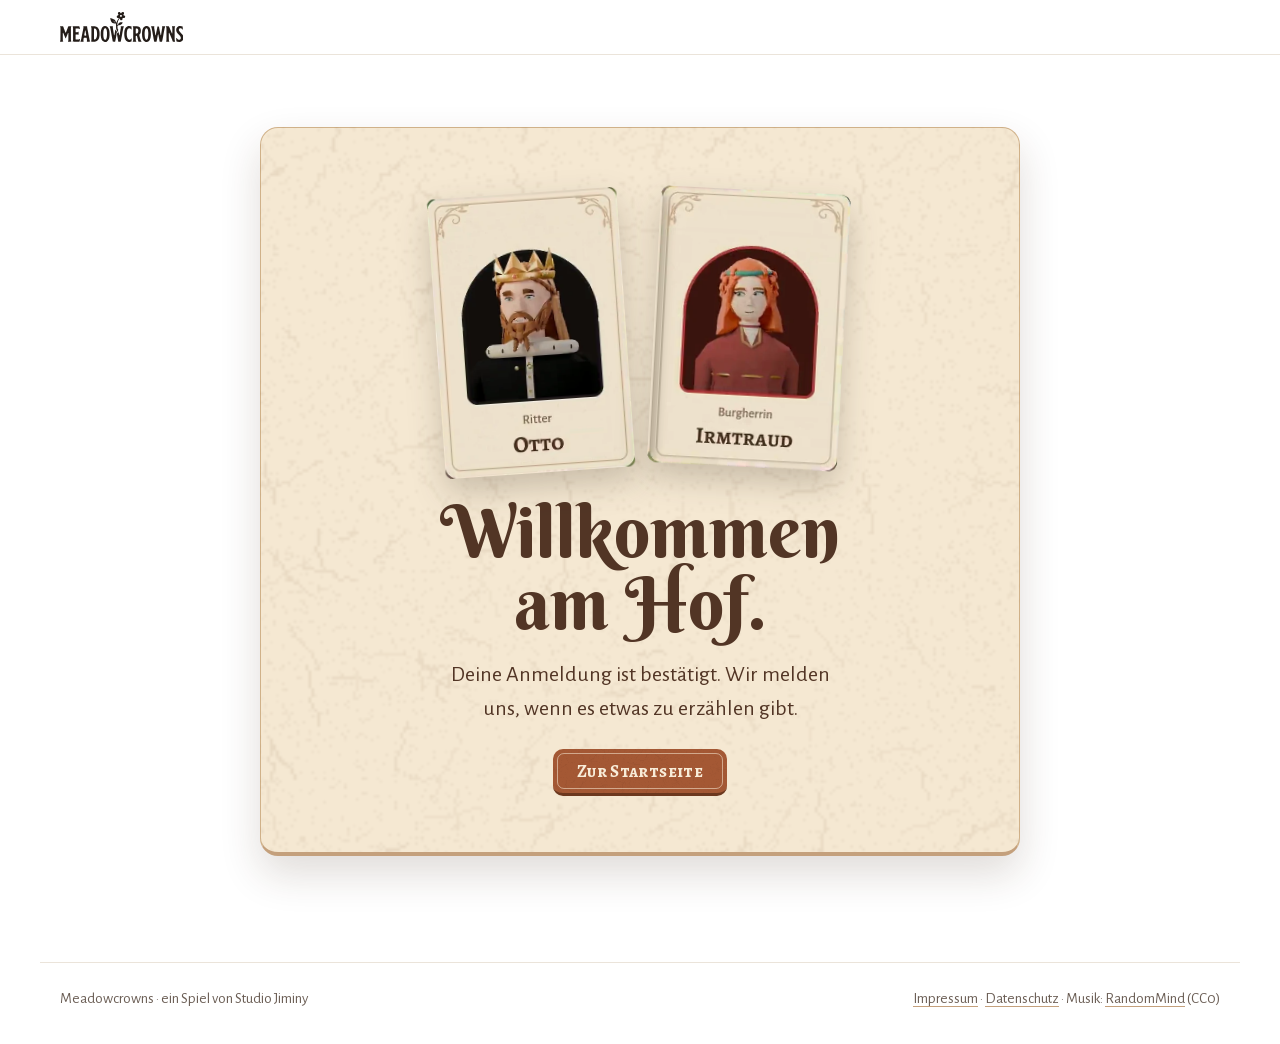
==== danke.html @ d011d5d5 "Newsletter-Anmeldung (Brevo, DE und EN) aktiv: eigenes Feld mit Honigtopf, Danke-Seiten danke.html u" ====
<!doctype html>
<html lang="de">
<head>
<meta charset="utf-8">
<meta name="viewport" content="width=device-width,initial-scale=1">
<meta name="color-scheme" content="light">
<meta name="theme-color" content="#ffffff">
<meta name="robots" content="noindex, nofollow">
<title>Willkommen am Hof. – Meadowcrowns</title>
<link rel="icon" href="favicon.svg" type="image/svg+xml">
<style>
@font-face {
  font-family: 'Alegreya';
  font-style: italic;
  font-weight: 400;
  font-display: swap;
  src: url(fonts/alegreya-italic-400-latin-ext.woff2) format('woff2');
  unicode-range: U+0100-02BA, U+02BD-02C5, U+02C7-02CC, U+02CE-02D7, U+02DD-02FF, U+0304, U+0308, U+0329, U+1D00-1DBF, U+1E00-1E9F, U+1EF2-1EFF, U+2020, U+20A0-20AB, U+20AD-20C4, U+2113, U+2C60-2C7F, U+A720-A7FF;
}
@font-face {
  font-family: 'Alegreya';
  font-style: italic;
  font-weight: 400;
  font-display: swap;
  src: url(fonts/alegreya-italic-400-latin.woff2) format('woff2');
  unicode-range: U+0000-00FF, U+0131, U+0152-0153, U+02BB-02BC, U+02C6, U+02DA, U+02DC, U+0304, U+0308, U+0329, U+2000-206F, U+20AC, U+2122, U+2191, U+2193, U+2212, U+2215, U+FEFF, U+FFFD;
}
@font-face {
  font-family: 'Alegreya SC';
  font-style: normal;
  font-weight: 700;
  font-display: swap;
  src: url(fonts/alegreya-sc-normal-700-latin-ext.woff2) format('woff2');
  unicode-range: U+0100-02BA, U+02BD-02C5, U+02C7-02CC, U+02CE-02D7, U+02DD-02FF, U+0304, U+0308, U+0329, U+1D00-1DBF, U+1E00-1E9F, U+1EF2-1EFF, U+2020, U+20A0-20AB, U+20AD-20C4, U+2113, U+2C60-2C7F, U+A720-A7FF;
}
@font-face {
  font-family: 'Alegreya SC';
  font-style: normal;
  font-weight: 700;
  font-display: swap;
  src: url(fonts/alegreya-sc-normal-700-latin.woff2) format('woff2');
  unicode-range: U+0000-00FF, U+0131, U+0152-0153, U+02BB-02BC, U+02C6, U+02DA, U+02DC, U+0304, U+0308, U+0329, U+2000-206F, U+20AC, U+2122, U+2191, U+2193, U+2212, U+2215, U+FEFF, U+FFFD;
}
@font-face {
  font-family: 'Alegreya SC';
  font-style: normal;
  font-weight: 800;
  font-display: swap;
  src: url(fonts/alegreya-sc-normal-800-latin-ext.woff2) format('woff2');
  unicode-range: U+0100-02BA, U+02BD-02C5, U+02C7-02CC, U+02CE-02D7, U+02DD-02FF, U+0304, U+0308, U+0329, U+1D00-1DBF, U+1E00-1E9F, U+1EF2-1EFF, U+2020, U+20A0-20AB, U+20AD-20C4, U+2113, U+2C60-2C7F, U+A720-A7FF;
}
@font-face {
  font-family: 'Alegreya SC';
  font-style: normal;
  font-weight: 800;
  font-display: swap;
  src: url(fonts/alegreya-sc-normal-800-latin.woff2) format('woff2');
  unicode-range: U+0000-00FF, U+0131, U+0152-0153, U+02BB-02BC, U+02C6, U+02DA, U+02DC, U+0304, U+0308, U+0329, U+2000-206F, U+20AC, U+2122, U+2191, U+2193, U+2212, U+2215, U+FEFF, U+FFFD;
}
@font-face {
  font-family: 'Alegreya Sans';
  font-style: italic;
  font-weight: 400;
  font-display: swap;
  src: url(fonts/alegreya-sans-italic-400-latin-ext.woff2) format('woff2');
  unicode-range: U+0100-02BA, U+02BD-02C5, U+02C7-02CC, U+02CE-02D7, U+02DD-02FF, U+0304, U+0308, U+0329, U+1D00-1DBF, U+1E00-1E9F, U+1EF2-1EFF, U+2020, U+20A0-20AB, U+20AD-20C4, U+2113, U+2C60-2C7F, U+A720-A7FF;
}
@font-face {
  font-family: 'Alegreya Sans';
  font-style: italic;
  font-weight: 400;
  font-display: swap;
  src: url(fonts/alegreya-sans-italic-400-latin.woff2) format('woff2');
  unicode-range: U+0000-00FF, U+0131, U+0152-0153, U+02BB-02BC, U+02C6, U+02DA, U+02DC, U+0304, U+0308, U+0329, U+2000-206F, U+20AC, U+2122, U+2191, U+2193, U+2212, U+2215, U+FEFF, U+FFFD;
}
@font-face {
  font-family: 'Alegreya Sans';
  font-style: normal;
  font-weight: 400;
  font-display: swap;
  src: url(fonts/alegreya-sans-normal-400-latin-ext.woff2) format('woff2');
  unicode-range: U+0100-02BA, U+02BD-02C5, U+02C7-02CC, U+02CE-02D7, U+02DD-02FF, U+0304, U+0308, U+0329, U+1D00-1DBF, U+1E00-1E9F, U+1EF2-1EFF, U+2020, U+20A0-20AB, U+20AD-20C4, U+2113, U+2C60-2C7F, U+A720-A7FF;
}
@font-face {
  font-family: 'Alegreya Sans';
  font-style: normal;
  font-weight: 400;
  font-display: swap;
  src: url(fonts/alegreya-sans-normal-400-latin.woff2) format('woff2');
  unicode-range: U+0000-00FF, U+0131, U+0152-0153, U+02BB-02BC, U+02C6, U+02DA, U+02DC, U+0304, U+0308, U+0329, U+2000-206F, U+20AC, U+2122, U+2191, U+2193, U+2212, U+2215, U+FEFF, U+FFFD;
}
@font-face {
  font-family: 'Alegreya Sans';
  font-style: normal;
  font-weight: 500;
  font-display: swap;
  src: url(fonts/alegreya-sans-normal-500-latin-ext.woff2) format('woff2');
  unicode-range: U+0100-02BA, U+02BD-02C5, U+02C7-02CC, U+02CE-02D7, U+02DD-02FF, U+0304, U+0308, U+0329, U+1D00-1DBF, U+1E00-1E9F, U+1EF2-1EFF, U+2020, U+20A0-20AB, U+20AD-20C4, U+2113, U+2C60-2C7F, U+A720-A7FF;
}
@font-face {
  font-family: 'Alegreya Sans';
  font-style: normal;
  font-weight: 500;
  font-display: swap;
  src: url(fonts/alegreya-sans-normal-500-latin.woff2) format('woff2');
  unicode-range: U+0000-00FF, U+0131, U+0152-0153, U+02BB-02BC, U+02C6, U+02DA, U+02DC, U+0304, U+0308, U+0329, U+2000-206F, U+20AC, U+2122, U+2191, U+2193, U+2212, U+2215, U+FEFF, U+FFFD;
}
@font-face {
  font-family: 'Alegreya Sans';
  font-style: normal;
  font-weight: 700;
  font-display: swap;
  src: url(fonts/alegreya-sans-normal-700-latin-ext.woff2) format('woff2');
  unicode-range: U+0100-02BA, U+02BD-02C5, U+02C7-02CC, U+02CE-02D7, U+02DD-02FF, U+0304, U+0308, U+0329, U+1D00-1DBF, U+1E00-1E9F, U+1EF2-1EFF, U+2020, U+20A0-20AB, U+20AD-20C4, U+2113, U+2C60-2C7F, U+A720-A7FF;
}
@font-face {
  font-family: 'Alegreya Sans';
  font-style: normal;
  font-weight: 700;
  font-display: swap;
  src: url(fonts/alegreya-sans-normal-700-latin.woff2) format('woff2');
  unicode-range: U+0000-00FF, U+0131, U+0152-0153, U+02BB-02BC, U+02C6, U+02DA, U+02DC, U+0304, U+0308, U+0329, U+2000-206F, U+20AC, U+2122, U+2191, U+2193, U+2212, U+2215, U+FEFF, U+FFFD;
}
@font-face {
  font-family: 'Alegreya Sans';
  font-style: normal;
  font-weight: 800;
  font-display: swap;
  src: url(fonts/alegreya-sans-normal-800-latin-ext.woff2) format('woff2');
  unicode-range: U+0100-02BA, U+02BD-02C5, U+02C7-02CC, U+02CE-02D7, U+02DD-02FF, U+0304, U+0308, U+0329, U+1D00-1DBF, U+1E00-1E9F, U+1EF2-1EFF, U+2020, U+20A0-20AB, U+20AD-20C4, U+2113, U+2C60-2C7F, U+A720-A7FF;
}
@font-face {
  font-family: 'Alegreya Sans';
  font-style: normal;
  font-weight: 800;
  font-display: swap;
  src: url(fonts/alegreya-sans-normal-800-latin.woff2) format('woff2');
  unicode-range: U+0000-00FF, U+0131, U+0152-0153, U+02BB-02BC, U+02C6, U+02DA, U+02DC, U+0304, U+0308, U+0329, U+2000-206F, U+20AC, U+2122, U+2191, U+2193, U+2212, U+2215, U+FEFF, U+FFFD;
}
@font-face {
  font-family: 'Berkshire Swash';
  font-style: normal;
  font-weight: 400;
  font-display: swap;
  src: url(fonts/berkshire-swash-normal-400-latin-ext.woff2) format('woff2');
  unicode-range: U+0100-02BA, U+02BD-02C5, U+02C7-02CC, U+02CE-02D7, U+02DD-02FF, U+0304, U+0308, U+0329, U+1D00-1DBF, U+1E00-1E9F, U+1EF2-1EFF, U+2020, U+20A0-20AB, U+20AD-20C4, U+2113, U+2C60-2C7F, U+A720-A7FF;
}
@font-face {
  font-family: 'Berkshire Swash';
  font-style: normal;
  font-weight: 400;
  font-display: swap;
  src: url(fonts/berkshire-swash-normal-400-latin.woff2) format('woff2');
  unicode-range: U+0000-00FF, U+0131, U+0152-0153, U+02BB-02BC, U+02C6, U+02DA, U+02DC, U+0304, U+0308, U+0329, U+2000-206F, U+20AC, U+2122, U+2191, U+2193, U+2212, U+2215, U+FEFF, U+FFFD;
}
</style>
<style>/* Logo 2 (Paul, 2026-11-08): the wordmark with the flower out of the cracked W, in ink. */
.mc-logo { display: block; fill: var(--ink); }
.logo .mc-logo { height: 30px; width: auto; aspect-ratio: 3041 / 739; }
.hero h1 .mc-logo { width: clamp(260px, 34vw, 460px); height: auto; aspect-ratio: 3041 / 739; }
</style>
<style>
/* Layout: white and open. The living map of a European realm plays in a large rounded window; the castle, cut out of the
   game, stands in front and reaches down onto the white. Then the two halves of the game, the courts of many cultures with
   faces that change their feelings, talking with the neighbours, decorating, the children's letters, and the list.
   Phones are drawn as a current iPhone Pro (titanium frame, Dynamic Island). One light look on purpose. */
:root {
  --white: #ffffff;
  --mist: #f5f2ec;
  --ink: #241d19;
  --ink-2: #6a5d54;
  --terra: #c4643a;
  --terra-deep: #9c4721;
  --meadow: #5f8d3c;
  --royal: #1f5fae;
  --line: #ebe4da;
  --display: "Berkshire Swash", "Alegreya SC", Georgia, serif;
  --head: "Alegreya SC", Georgia, serif;
  --body: "Alegreya Sans", "Segoe UI", system-ui, sans-serif;
  --quote: "Alegreya", Georgia, serif;
  color-scheme: light;
}
* { box-sizing: border-box; }
html, body { overflow-x: clip; max-width: 100%; }
body { background: var(--white); color: var(--ink); font: 18px/1.55 var(--body); margin: 0; }
/* Pieces that reach past the edges (the castle, the cut-outs, the bleeding island) never widen the page. */
main, header, footer, section, .hero { overflow-x: clip; }
img, video { max-width: 100%; display: block; }
h1, h2, h3 { margin: 0; text-wrap: balance; }
p { margin: 0; }
.wrap { max-width: 1200px; margin: 0 auto; padding-left: max(20px, env(safe-area-inset-left, 0px)); padding-right: max(20px, env(safe-area-inset-right, 0px)); }

/* Top bar */
.bar { position: sticky; top: env(safe-area-inset-top, 0px); z-index: 20; background: rgba(255,255,255,.86); backdrop-filter: saturate(1.4) blur(12px); border-bottom: 1px solid var(--line); }
body::before { content: ""; position: fixed; inset: 0 0 auto; height: env(safe-area-inset-top, 0px); z-index: 21; background: var(--white); }
.bar .wrap { display: flex; align-items: center; justify-content: space-between; gap: 16px; padding-block: 12px; }
.logo { font-family: var(--display); font-size: 24px; color: var(--ink); text-decoration: none; line-height: 1; }
.logo span { color: var(--terra); }
.bar nav { display: flex; gap: 22px; align-items: center; }
.bar nav a { color: var(--ink-2); text-decoration: none; font-weight: 500; font-size: 16px; }
.bar nav a:hover { color: var(--ink); }
.btn { display: inline-flex; align-items: center; border: 0; border-radius: 999px; padding: 12px 22px; font: 700 16px/1 var(--body); cursor: pointer; background: var(--terra); color: #fff; text-decoration: none; transition: background .2s, transform .2s; }
.btn:hover { background: var(--terra-deep); transform: translateY(-1px); }
.btn:focus-visible, input:focus-visible, a:focus-visible { outline: 3px solid var(--royal); outline-offset: 3px; }
/* Language switch: two small letters in the bar, the current one filled. */
.lang { display: inline-flex; border: 1px solid var(--line); border-radius: 999px; padding: 2px; gap: 2px; }
.lang button { border: 0; background: none; font: 700 13px/1 var(--body); color: var(--ink-2); padding: 7px 9px; border-radius: 999px; cursor: pointer; }
.lang button[aria-pressed="true"] { background: var(--ink); color: #fff; }
.btn.small { padding: 9px 16px; font-size: 15px; }
.bar nav a.btn, .bar nav a.btn:hover { color: #fff; font-weight: 700; }

/* Hero */
/* The stage runs edge to edge; its copy and the castle still line up with the page's 1200px column. */
.hero.wrap { position: relative; max-width: none; padding: 0; }
.stage { position: relative; border-radius: 0; overflow: hidden; height: min(74vh, 700px); min-height: 520px; background: #bfe3ef; }
.stage video, .stage .poster { position: absolute; inset: 0; width: 100%; height: 100%; object-fit: cover; }
.stage::after { content: ""; position: absolute; inset: 0; background: linear-gradient(90deg, rgba(255,255,255,.86) 0%, rgba(255,255,255,.6) 34%, rgba(255,255,255,0) 60%); pointer-events: none; }
.hero-copy { position: absolute; z-index: 2; left: max(clamp(20px, 5vw, 64px), calc((100vw - 1200px) / 2 + 64px)); top: clamp(28px, 7vh, 72px); max-width: 520px; display: flex; flex-direction: column; gap: 18px; }
.kicker { font-family: var(--head); font-weight: 700; letter-spacing: .14em; font-size: 14px; color: var(--terra); }
.hero h1 { font-family: var(--display); font-weight: 400; font-size: clamp(52px, 7.6vw, 104px); line-height: .9; }
.hero h1 small { display: block; font-size: .42em; color: var(--terra); margin-bottom: 4px; }
.claim { font-size: clamp(19px, 2vw, 23px); max-width: 30ch; }
.join { display: flex; gap: 8px; flex-wrap: wrap; max-width: 460px; }
.join input { flex: 1 1 200px; min-width: 0; border: 1.5px solid var(--line); background: #fff; color: var(--ink); border-radius: 999px; padding: 12px 18px; font: 17px var(--body); }
.store { color: var(--ink-2); font-size: 15px; }
.store b { color: var(--ink); }
.thanks { color: var(--meadow); font-weight: 700; }
.castle { position: absolute; z-index: 3; right: max(clamp(10px, 6vw, 110px), calc((100vw - 1200px) / 2 + 110px)); bottom: -250px; width: min(40vw, 520px); pointer-events: none; filter: drop-shadow(0 34px 40px rgba(30,30,50,.24)); }
.below-hero { height: 240px; }

/* Section heads */
section { padding-block: clamp(56px, 9vw, 120px); }
.eyebrow { font-family: var(--head); font-weight: 700; letter-spacing: .14em; font-size: 14px; color: var(--terra); }
h2 { font-family: var(--head); font-weight: 800; font-size: clamp(32px, 4.6vw, 58px); line-height: 1.02; }
.lead { font-size: clamp(18px, 1.8vw, 21px); color: var(--ink-2); max-width: 54ch; }
.head { display: flex; flex-direction: column; gap: 14px; }

/* Two halves */
.realm { display: grid; grid-template-columns: repeat(2, minmax(0, 1fr)); gap: clamp(16px, 2.4vw, 28px); margin-top: 44px; }
.realm article { border-radius: 26px; padding: clamp(22px, 2.6vw, 32px); display: grid; grid-template-columns: minmax(0, 1fr) minmax(0, .82fr); grid-template-rows: auto 1fr auto; gap: 12px clamp(18px, 2.2vw, 28px); min-width: 0; }
.realm .build { background: #eef5e6; }
.realm .trade { background: #fbeee6; }
.realm .rule { background: #f8f1dc; }
.realm .war { background: #eaeff8; }
.realm h3 { font-family: var(--display); font-weight: 400; font-size: clamp(38px, 3.8vw, 52px); line-height: 1; }
.realm .build h3 { color: var(--meadow); }
.realm .trade h3 { color: var(--terra-deep); }
.realm .rule h3 { color: #8a6414; }
.realm .war h3 { color: var(--royal); }
.realm p { color: var(--ink-2); }
.realm .pic { grid-column: 2; grid-row: 1 / -1; margin: 0; align-self: center; }
.realm .pic img { width: 100%; aspect-ratio: 4 / 5; object-fit: cover; border-radius: 18px; box-shadow: 0 18px 40px rgba(30,30,50,.12); }
.realm .fact { margin: 0; font-size: 15px; color: var(--ink); border-top: 1px solid rgba(36,29,25,.12); padding-top: 10px; }
@media (max-width: 980px) { .realm { grid-template-columns: 1fr; } }
/* The four boxes show the game from where one plays it, wide and uncut, the picture under the text (Paul, 2026-11-02:
   „ganz schön nah dran“; the upright crops zoomed into the scene). */
.realm article { grid-template-columns: minmax(0, 1fr); grid-template-rows: none; }
.realm .pic { grid-column: auto; grid-row: auto; }
.realm .pic img { aspect-ratio: 16 / 9; }
@media (max-width: 640px) { .realm article { grid-template-columns: 1fr; grid-template-rows: none; } .realm .pic { grid-column: auto; grid-row: auto; } }

/* Courts of many cultures: faces that change their feelings */
.courts { margin-top: 48px; display: grid; grid-template-columns: repeat(6, minmax(0, 1fr)); gap: 18px; }
.court { display: flex; flex-direction: column; align-items: center; gap: 8px; text-align: center; min-width: 0; }
.face { position: relative; width: 100%; aspect-ratio: 1; border-radius: 50%; background: var(--c); overflow: hidden; box-shadow: inset 0 -18px 30px rgba(0,0,0,.12); }
.face video { position: absolute; inset: 0; width: 100%; height: 100%; object-fit: cover; }
.court b { font-family: var(--head); font-size: 18px; }
.court span { color: var(--ink-2); font-size: 15px; }
.feel-note { margin-top: 24px; text-align: center; color: var(--ink-2); font-size: 16px; }
.feel { margin-top: 26px; display: flex; flex-wrap: wrap; gap: 8px; justify-content: center; }
.feel span { border: 1px solid var(--line); border-radius: 999px; padding: 4px 12px; font-size: 15px; color: var(--ink-2); transition: background .3s, color .3s, border-color .3s; }
.feel span.on { background: var(--ink); color: #fff; border-color: var(--ink); }

/* iPhone (a current Pro: titanium frame, Dynamic Island) */
/* A flat phone (Paul, 2026-10-27): one dark ink frame, a plain notch, flat side keys, no shine or shadow. */
.iphone { --frame: #2b2d42; position: relative; width: 100%; aspect-ratio: 402 / 874; border-radius: 13% / 6%; padding: 1.4%; background: var(--frame); }
.iphone .screen { position: relative; width: 100%; height: 100%; border-radius: 11.8% / 5.4%; overflow: hidden; background: #fbfbfe; }
.iphone .screen img { width: 100%; height: 100%; object-fit: cover; }
.iphone .screen::before { content: ""; position: absolute; z-index: 2; top: 0; left: 50%; width: 40%; height: 3%; translate: -50% 0; background: var(--frame); border-radius: 0 0 12px 12px; }
.iphone::before { content: ""; position: absolute; left: -1.1%; top: 14%; width: 1.3%; height: 5%; border-radius: 3px 0 0 3px; background: var(--frame); box-shadow: 0 3.4em 0 0 var(--frame), 0 6.2em 0 0 var(--frame); }
.iphone::after { content: ""; position: absolute; right: -1.1%; top: 23%; width: 1.3%; height: 10%; border-radius: 0 3px 3px 0; background: var(--frame); }

/* War */
.war { background: linear-gradient(180deg, #ffffff 0%, #eef2fa 40%, #ffffff 100%); }
.war-hero { position: relative; margin-top: 40px; }
.war-wide { width: 100%; border-radius: 28px; aspect-ratio: 1800 / 1013; object-fit: cover; box-shadow: 0 30px 60px rgba(30,40,80,.18); }
.war-cut { position: absolute; width: min(30%, 340px); left: -3%; bottom: -14%; filter: drop-shadow(0 24px 26px rgba(30,40,80,.25)); }
.war-badge { position: absolute; right: 4%; top: 7%; background: rgba(255,255,255,.92); backdrop-filter: blur(6px); border-radius: 18px; padding: 12px 18px; display: flex; flex-direction: column; box-shadow: 0 12px 30px rgba(30,40,80,.15); }
.war-badge b { font-family: var(--head); font-size: 34px; color: var(--royal); line-height: 1; }
.war-badge span { color: var(--ink-2); font-size: 15px; }
.lands { display: grid; grid-template-columns: repeat(4, minmax(0, 1fr)); gap: 20px; margin-top: 48px; }
.lands figure { margin: 0; display: flex; flex-direction: column; gap: 12px; min-width: 0; }
.lands img { width: 100%; aspect-ratio: 4 / 5; object-fit: cover; border-radius: 20px; box-shadow: 0 18px 40px rgba(30,30,50,.12); }
.lands figure:nth-child(even) { transform: translateY(28px); }
.lands figcaption { color: var(--ink-2); font-size: 17px; }
.lands figcaption b { display: block; font-family: var(--head); font-size: 22px; color: var(--ink); }
@media (max-width: 980px) { .lands { grid-template-columns: repeat(2, minmax(0, 1fr)); } }
@media (max-width: 560px) { .lands { grid-template-columns: 1fr; } .lands figure:nth-child(even) { transform: none; } .lands img { aspect-ratio: 16 / 10; } }
/* The goal as a picture: the house's throne hall from the game, the crown waiting on its cushion. */
.visual.hall, .row .visual.hall { margin: 0; min-height: 0; display: flex; flex-direction: column; gap: 12px; }
.hall video { width: 100%; aspect-ratio: 4 / 3; object-fit: cover; border-radius: 24px; box-shadow: 0 30px 60px rgba(60,40,20,.18); background: #e9d8bf; }
.hall figcaption { text-align: center; color: var(--ink-2); font-size: 16px; font-style: italic; }
.war-grid { display: grid; grid-template-columns: repeat(3, minmax(0, 1fr)); gap: 22px; margin-top: 80px; }
.war-grid figure { margin: 0; display: flex; flex-direction: column; gap: 12px; min-width: 0; }
.war-grid img, .war-grid video { width: 100%; border-radius: 20px; aspect-ratio: 16 / 10; object-fit: cover; }
.war-grid figure:nth-child(2) { transform: translateY(28px); }
.war-grid figcaption { color: var(--ink-2); font-size: 17px; }
.war-grid figcaption b { display: block; font-family: var(--head); font-size: 22px; color: var(--ink); }
.war-facts { list-style: none; padding: 0; margin: 64px 0 0; display: grid; grid-template-columns: repeat(3, minmax(0, 1fr)); gap: 18px; }
.war-facts li { border-top: 2px solid var(--royal); padding-top: 12px; color: var(--ink-2); }
.war-facts b { display: block; font-family: var(--head); font-size: 28px; color: var(--royal); }

/* Feature rows */
.row { display: grid; grid-template-columns: minmax(0, 6fr) minmax(0, 5fr); gap: clamp(28px, 5vw, 72px); align-items: center; }
.row.flip { grid-template-columns: minmax(0, 5fr) minmax(0, 6fr); }
.row.flip .visual { order: -1; }
.visual { position: relative; min-height: 520px; }
.visual .iphone { width: min(300px, 62%); margin: 0 auto; }
.chat { display: flex; flex-direction: column; gap: 10px; margin-top: 20px; max-width: 460px; }
.bubble { align-self: flex-start; display: flex; gap: 10px; align-items: flex-end; max-width: 92%; }
.bubble img { width: 44px; height: 44px; border-radius: 50%; background: var(--c, #ddd); flex: 0 0 auto; object-fit: cover; }
.bubble p { background: var(--mist); border-radius: 18px 18px 18px 6px; padding: 10px 14px; font-size: 17px; }
.bubble.me { align-self: flex-end; }
.bubble.me p { background: var(--terra); color: #fff; border-radius: 18px 18px 6px 18px; }
.bubble small { display: block; font-size: 13px; font-weight: 700; color: var(--terra); }
.float { position: absolute; filter: drop-shadow(0 16px 20px rgba(40,30,20,.18)); }
.float.a { width: 46%; left: -4%; bottom: 2%; }
.float.b { width: 34%; right: -2%; top: 4%; }
.visual .bg-blob { position: absolute; inset: 8% 4%; border-radius: 40px; background: #eef5e6; z-index: -1; }
.visual .bg-blob.rose { background: #fbeee6; }
.visual .bg-blob.sky { background: #eaf2f9; }
.points { display: flex; flex-direction: column; gap: 10px; margin-top: 18px; padding: 0; list-style: none; }
.points li { display: grid; grid-template-columns: 14px minmax(0, 1fr); gap: 12px; align-items: baseline; color: var(--ink-2); }
.points li::before { content: ""; width: 9px; height: 9px; border-radius: 50%; background: var(--terra); translate: 0 -1px; }
.letter { background: #fff; border-radius: 16px; padding: 12px 14px; box-shadow: 0 10px 26px rgba(60,40,20,.10); max-width: 300px; }
.letter .who { font-family: var(--head); font-weight: 700; font-size: 13px; letter-spacing: .06em; color: var(--terra); }
.letter q { font-family: var(--quote); font-style: italic; font-size: 18px; quotes: "„" "“"; }
.visual .letter { position: absolute; z-index: 2; }
.visual .letter.l1 { left: 0; top: 10%; transform: rotate(-3deg); }
.visual .letter.l2 { right: 0; bottom: 14%; transform: rotate(2deg); }

/* Quote */
.quote { text-align: center; display: flex; flex-direction: column; align-items: center; gap: 18px; position: relative; }
.quote blockquote { margin: 0; font-family: var(--quote); font-style: italic; font-size: clamp(26px, 3.4vw, 42px); line-height: 1.25; max-width: 26ch; }
.quote cite { font-style: normal; font-family: var(--head); font-weight: 700; letter-spacing: .1em; font-size: 14px; color: var(--ink-2); }
.quote .side { position: absolute; width: clamp(120px, 16vw, 220px); filter: drop-shadow(0 16px 20px rgba(40,30,20,.16)); }
.quote .side.l { left: 0; top: 6%; }
.quote .side.r { right: 0; bottom: 0; }

/* Final call */
.final { position: relative; border-radius: 32px; background: linear-gradient(160deg, #f3f7ff, #f1f7ea); padding: clamp(36px, 6vw, 80px); overflow: hidden; display: flex; flex-direction: column; gap: 18px; }
/* The windmill alone on its tile, large on the right and cut off by the card's edge (Paul, 2026-10-28: only the mill,
   bigger; the castle island is gone from here). */
.final .piece { position: absolute; z-index: 0; right: -8%; bottom: -16%; width: min(56%, 680px); filter: drop-shadow(0 22px 26px rgba(40,30,20,.2)); }
/* Copy and form keep to the left half, so the mill never covers the button. */
.final > :not(.piece) { position: relative; z-index: 1; max-width: 54%; }
.final .lead { max-width: 40ch; }
/* The promise: what the game will never do to you, as ticks. */
.promise { list-style: none; margin: 0; padding: 0; display: flex; flex-wrap: wrap; gap: 8px 10px; }
.promise li { display: inline-flex; align-items: center; gap: 7px; font-weight: 700; font-size: 15px; color: var(--ink); background: rgba(255,255,255,.75); border: 1px solid var(--line); border-radius: 999px; padding: 7px 14px 7px 10px; }
.promise li::before { content: ""; width: 14px; height: 14px; border-radius: 50%; background: var(--terra) url("data:image/svg+xml,%3Csvg xmlns='http://www.w3.org/2000/svg' viewBox='0 0 14 14'%3E%3Cpath d='M3.5 7.2l2.3 2.3 4.7-4.9' fill='none' stroke='white' stroke-width='1.8' stroke-linecap='round' stroke-linejoin='round'/%3E%3C/svg%3E") center / 14px no-repeat; flex: none; }

footer { padding-block: 34px; color: var(--ink-2); font-size: 15px; }
footer .wrap { display: flex; flex-wrap: wrap; justify-content: space-between; gap: 10px 24px; border-top: 1px solid var(--line); padding-top: 24px; }
.mock { font-size: 13px; }

@media (prefers-reduced-motion: no-preference) {
  .castle { animation: float 11s ease-in-out infinite; }
  .float { animation: float 13s ease-in-out infinite; }
  .float.b { animation-delay: -4s; }
  @keyframes float { 0%, 100% { translate: 0 0; } 50% { translate: 0 -6px; } }
}

@media (max-width: 980px) {
  .bar nav a.hide-s { display: none; }
  .castle { width: 52vw; bottom: -190px; right: 2vw; }
  .below-hero { height: 190px; }
  .courts { grid-template-columns: repeat(3, minmax(0, 1fr)); }
  .row, .row.flip { grid-template-columns: 1fr; }
  .war-grid, .war-facts { grid-template-columns: 1fr; }
  .war-grid figure:nth-child(2) { transform: none; }
  .row.flip .visual { order: 0; }
}
@media (max-width: 640px) {
  body { font-size: 17px; }
  .bar nav a { display: none; }
  .stage { min-height: 560px; height: 78vh; }
  .stage::after { background: linear-gradient(180deg, rgba(255,255,255,.9) 0%, rgba(255,255,255,.62) 45%, rgba(255,255,255,0) 70%); }
  .hero-copy { right: 20px; }
  .castle { width: 74vw; right: 0; bottom: -150px; }
  .below-hero { height: 150px; }
  .courts { grid-template-columns: repeat(2, minmax(0, 1fr)); }
  .visual { min-height: 460px; }
  .quote .side { display: none; }
  .war-cut { width: 44%; bottom: -18%; }
  .war-badge { padding: 8px 12px; }
  .war-badge b { font-size: 24px; }
  .final > :not(.piece) { max-width: none; }
  .final .piece { position: relative; right: auto; bottom: auto; width: 90%; margin: 10px -12% -40px auto; }
}

/* Buttons and fields as in the game's title menu ("Papier und Ranke", Game.uss .title-btn): a small sheet of paper with
   its fibres, a fine line inside the edge and a darker card edge below that it sinks onto when pressed; the main one in
   the game's browner terracotta with a light inner line. Corners of 10px, not pills (Paul, 2026-10-27: „etwas sehr rund“). */
:root { --paper: rgb(245, 232, 210); --paper-2: rgb(236, 220, 194); --cream: rgb(248, 236, 216); --paper-edge: rgb(196, 160, 124); --game-ink: rgb(82, 53, 37); }
.btn { position: relative; border-radius: 10px; background: rgb(164, 88, 52) url("img/paper-noise.png") center / cover; background-blend-mode: multiply;
  color: var(--cream); border-bottom: 3px solid rgb(108, 56, 30); padding: 14px 24px 13px; font: 700 17px/1 var(--head); letter-spacing: .02em; }
.btn::after { content: ""; position: absolute; inset: 4px; border: 1px solid rgba(248, 236, 216, .55); border-radius: 7px; pointer-events: none; }
.btn:hover { background-color: rgb(148, 78, 46); transform: none; }
.btn:active { transform: translateY(2px); border-bottom-width: 1px; margin-bottom: 2px; }
.btn.small { border-radius: 8px; padding: 10px 16px 9px; font-size: 15px; }
.btn.small::after { inset: 3px; border-radius: 6px; }
.bar nav a.btn, .bar nav a.btn:hover { color: var(--cream); }
.join input { border-radius: 10px; border: 1px solid rgba(164, 112, 50, .55); border-bottom: 3px solid var(--paper-edge);
  background: rgb(252, 248, 238) url("img/paper-noise.png") center / cover; background-blend-mode: multiply; color: var(--game-ink); font-weight: 700; }
.join input::placeholder { color: rgb(150, 120, 98); font-weight: 400; }
.join input:focus { outline: none; border-color: rgb(164, 88, 52); box-shadow: 0 0 0 3px rgba(196, 100, 58, .18); }
.lang { border-radius: 9px; border-color: var(--paper-edge); background: var(--paper) url("img/paper-noise.png") center / cover; background-blend-mode: multiply; }
.lang button { border-radius: 6px; color: var(--game-ink); }
.lang button[aria-pressed="true"] { background: rgb(164, 88, 52); color: var(--cream); }
.promise li { border-radius: 8px; border-color: var(--paper-edge); background: var(--paper) url("img/paper-noise.png") center / cover; background-blend-mode: multiply; color: var(--game-ink); }
/* The promise under the hero form on a slip of paper, so it reads on any frame of the film behind it. */
.hero .store { display: inline-block; width: fit-content; max-width: 100%; padding: 9px 14px 8px; border-radius: 10px; border-bottom: 3px solid var(--paper-edge);
  background: rgba(248, 236, 216, .94) url("img/paper-noise.png") center / cover; background-blend-mode: multiply; color: var(--game-ink); box-shadow: 0 8px 20px rgba(60, 40, 20, .12); }
.hero .store b { color: var(--game-ink); }
/* Newsletter: one short line under each form says what happens (confirmation mail, unsubscribe any time) and links the
   privacy page. The trap field is for bots only; people never see it. */
.consent { font-size: 14px; line-height: 1.4; color: var(--ink-2); max-width: 46ch; }
.consent a, footer a { color: inherit; text-decoration: underline; text-decoration-color: var(--paper-edge); text-underline-offset: 3px; }
.consent a:hover, footer a:hover { color: var(--ink); }
.hero .consent { margin-top: -10px; color: var(--game-ink); }
.hp { position: absolute; left: -9999px; width: 1px; height: 1px; overflow: hidden; }
.join-error { flex-basis: 100%; color: var(--terra-deep); font-weight: 700; font-size: 15px; }
.join button[disabled] { opacity: .7; cursor: progress; }
.join-soon { font-size: 15px; color: var(--ink-2); margin: 0; }
.join[hidden], .consent[hidden], .join-soon[hidden], .join-soon-lead[hidden], .lead[hidden] { display: none !important; }
</style>
<style>
/* Phones (Paul, 2026-10-31: „Man sieht nicht viel vom Video“): the copy on white above, then the map film in its own
   square window without the white veil, the castle smaller at its corner. */
@media (max-width: 640px) {
  .stage { height: auto; min-height: 0; overflow: visible; background: transparent; display: flex; flex-direction: column; }
  .stage::after, .stage .poster { display: none; }
  .hero-copy { position: relative; left: auto; right: auto; top: auto; max-width: none; gap: 14px;
    padding: 26px max(20px, env(safe-area-inset-right, 0px)) 22px max(20px, env(safe-area-inset-left, 0px)); }
  .stage video { order: 1; position: relative; inset: auto; width: 100%; height: auto; aspect-ratio: 1 / 1; background: #bfe3ef; }
  .castle { width: 46vw; right: 1vw; bottom: -84px; }
  /* No slip over the copy (Paul: „Kaufen kommt dann einfach später“, in the list at the end); instead the vine
     of the game's paper look as a divider above the film (teiler.png, the posts' corner vine turned on its side). */
  .hero .store { display: none; }
  .hero-copy { padding-bottom: 18px; }
  .hero-copy::after { content: ""; display: block; height: 30px; margin: 4px -4px 0; background: rgba(82, 53, 37, .7);
    -webkit-mask: url("img/teiler.png") center / contain no-repeat; mask: url("img/teiler.png") center / contain no-repeat; }
  .below-hero { height: 96px; }
}
</style>
<style>
/* The name: one word, "crown" in terracotta as in the bar. */
.hero h1 span { color: var(--terra); }
.hero h1 { font-size: clamp(48px, 6.6vw, 92px); }
/* Trailer beside the introduction, as flying game UI (Paul, 2026-11-07: „als fliegendes UI mit Staffelung, Play-Button
   und Sound an“): the film floats as a rounded upright card without any device around it; behind and around it hang cards
   cut from the trailer itself. It waits for a tap and then plays with sound. Two stagings for Paul to choose from:
   A, a stack of the game's paper cards behind the film; B, single pieces of game UI floating around it.
   The film stands on the left; the hero's castle hangs down on the right. */
.intro { display: grid; grid-template-columns: auto minmax(0, 1fr); gap: clamp(28px, 5vw, 72px); align-items: center; }
.trailer { order: -1; margin: 0; }
/* The stage keeps its size from the first paint (aspect ratio), so nothing jumps while film and cards load. */
.buehne { --fw: 62%; --fl: 19%; --ft: 5%; --px: 0; --py: 0; position: relative; width: clamp(340px, 31vw, 450px); aspect-ratio: 100 / 120; }
.ebene { position: absolute; margin: 0; pointer-events: none; rotate: var(--r, 0deg);
  transform: translate3d(calc(var(--px) * var(--d, 0) * 1px), calc(var(--py) * var(--d, 0) * 1px), 0); }
.ebene img { width: 100%; height: auto; display: block; filter: drop-shadow(0 14px 22px rgba(60, 40, 20, .2)); }
.film { position: absolute; z-index: 2; left: var(--fl); top: var(--ft); width: var(--fw); aspect-ratio: 9 / 16; border-radius: 26px;
  overflow: hidden; background: #bfe3ef; box-shadow: 0 30px 60px rgba(60, 40, 20, .22), 0 0 0 1px rgba(82, 53, 37, .08); }
.film video { width: 100%; height: 100%; object-fit: cover; display: block; background: #bfe3ef; cursor: pointer; }
/* Play: a large sheet of cream paper with the terracotta triangle, and under it a slip that promises sound and length. */
.film .play { position: absolute; z-index: 3; inset: 0; margin: auto; width: fit-content; height: fit-content; border: 0; padding: 0; background: none;
  cursor: pointer; display: flex; flex-direction: column; align-items: center; gap: 12px; color: var(--game-ink); }
.film .play .knopf { width: 92px; height: 92px; border-radius: 50%; display: grid; place-items: center; color: rgb(164, 88, 52);
  background: rgb(248, 236, 216) url("img/paper-noise.png") center / cover; background-blend-mode: multiply;
  border-bottom: 4px solid var(--paper-edge); box-shadow: 0 14px 30px rgba(40, 30, 20, .32); transition: transform .18s, box-shadow .18s; }
.film .play .knopf svg { width: 40px; height: 40px; translate: 3px 0; }
.film .play .zettel { font: 700 15px/1 var(--head); letter-spacing: .02em; padding: 8px 12px 7px; border-radius: 8px;
  background: rgba(248, 236, 216, .95) url("img/paper-noise.png") center / cover; background-blend-mode: multiply;
  border-bottom: 2px solid var(--paper-edge); box-shadow: 0 8px 18px rgba(40, 30, 20, .2); white-space: nowrap; }
.film .play:hover .knopf { transform: scale(1.06); }
.film .play:active .knopf { transform: translateY(3px) scale(.97); border-bottom-width: 1px; }
.film .play:focus-visible { outline: none; }
.film .play:focus-visible .knopf { outline: 3px solid var(--royal); outline-offset: 4px; }
.film .play[hidden] { display: none; }
/* The poster is dimmed a little while it waits, so the button reads on any picture. */
.film::after { content: ""; position: absolute; inset: 0; background: radial-gradient(circle at 50% 50%, rgba(36, 29, 25, .28), rgba(36, 29, 25, .06) 70%);
  pointer-events: none; transition: opacity .35s; }
.trailer.laeuft .film::after { opacity: 0; }
/* Sound: a round button in the film's top corner (the film's own captions sit top centre and bottom), 48px; 48px; filled terracotta with waves when on, cream and crossed out when off. */
.film .ton { position: absolute; z-index: 3; right: 10px; top: 10px; width: 48px; height: 48px; border-radius: 50%; border: 0; cursor: pointer;
  display: grid; place-items: center; padding: 0; color: var(--game-ink);
  background: rgb(248, 236, 216) url("img/paper-noise.png") center / cover; background-blend-mode: multiply;
  border-bottom: 3px solid var(--paper-edge); box-shadow: 0 8px 18px rgba(40, 30, 20, .28); transition: background-color .2s, color .2s, opacity .3s; }
.film .ton svg { width: 24px; height: 24px; }
.film .ton .welle { display: none; }
.film .ton[aria-pressed="true"] { background-color: rgb(164, 88, 52); color: var(--cream); border-bottom-color: rgb(108, 56, 30); }
.film .ton[aria-pressed="true"] .welle { display: inline; }
.film .ton[aria-pressed="true"] .stumm { display: none; }
.film .ton:focus-visible { outline: 3px solid var(--royal); outline-offset: 3px; }
.trailer:not(.begonnen) .film .ton { opacity: 0; pointer-events: none; }

/* A: a stack of paper. A blank sheet right under the film, Otto above left and Irmtraud below right, tilted, as if the
   film were the top card of the pile. */
.staffel-a .blatt { left: var(--fl); top: var(--ft); width: var(--fw); aspect-ratio: 9 / 16; border-radius: 26px; z-index: 1; --r: 4deg; --d: -.35;
  background: var(--paper) url("img/paper-noise.png") center / cover; background-blend-mode: multiply;
  box-shadow: 0 18px 36px rgba(60, 40, 20, .16), inset 0 0 0 7px var(--paper), inset 0 0 0 8px rgba(164, 112, 50, .35); translate: 3% 1.5%; }
.staffel-a .a1 { z-index: 0; width: 42%; left: -8%; top: 8%; --r: -9deg; --d: -.8; }
.staffel-a .a2 { z-index: 0; width: 42%; right: -8%; top: 50%; --r: 8deg; --d: -.6; }
.staffel-b .ebene { display: none; }
/* B: single pieces of the game's UI around the film, some behind, some in front, each at its own depth. In front they
   only touch the film's edge, and while it plays they draw back a little to give it room. */
.staffel-b .b1 { z-index: 1; width: 50%; left: -22%; top: 3%; --r: -6deg; --d: -.6; }
.staffel-b .b2 { z-index: 3; width: 27%; left: -7%; top: 64%; --r: -5deg; --d: 1.1; }
.staffel-b .b3 { z-index: 3; width: 52%; right: -8%; top: 86%; --r: 3deg; --d: 1.4; }
.staffel-b .b4 { z-index: 3; width: 44%; right: -6%; top: 33%; --r: 4deg; --d: 1.2; }
.staffel-a .b1, .staffel-a .b2, .staffel-a .b3, .staffel-a .b4 { display: none; }
.staffel-b .b1, .staffel-b .b2, .staffel-b .b3, .staffel-b .b4 { display: block; }
.staffel-b .blatt, .staffel-b .a1, .staffel-b .a2 { display: none; }
.trailer.laeuft .b2 { translate: -18% 4%; }
.trailer.laeuft .b3 { translate: 6% 14%; }
.trailer.laeuft .b4 { translate: 4% -150%; }
.ebene { transition: translate .7s cubic-bezier(.3, .7, .2, 1), transform .25s ease-out; }
@media (prefers-reduced-motion: no-preference) {
  .ebene img { animation: schweben 9s ease-in-out infinite; }
  .a2 img, .b2 img { animation-delay: -3s; animation-duration: 11s; }
  .b3 img { animation-delay: -6s; animation-duration: 10s; }
  .b4 img { animation-delay: -1.5s; }
  @keyframes schweben { 0%, 100% { translate: 0 0; } 50% { translate: 0 -7px; } }
}
@media (prefers-reduced-motion: reduce) { .ebene, .film::after, .film .ton { transition: none; } .trailer.laeuft .ebene { translate: none; } }
@media (max-width: 980px) { .buehne { width: clamp(300px, 42vw, 400px); } }
/* Phones: the film takes three quarters of the width (Paul, 2026-10-31: „Man sieht nicht viel vom Video“), the cards
   peek out at the sides and never past the screen's edge. */
@media (max-width: 640px) {
  .intro { grid-template-columns: 1fr; }
  .trailer { order: 0; }
  .buehne { --fw: 74%; --fl: 13%; --ft: 4%; width: 100%; aspect-ratio: 100 / 140; }
  .film { border-radius: 20px; }
  .staffel-a .a1, .staffel-a .a2 { width: 36%; }
  .staffel-a .a1 { left: -1%; top: 5%; }
  .staffel-a .a2 { right: -1%; top: 58%; }
  /* B on a phone: three pieces only, at the film's corners and edges; the election card stays home. */
  .staffel-b .buehne { --ft: 6%; aspect-ratio: 100 / 150; }
  .staffel-b .b1 { display: none; }
  .staffel-b .b2 { width: 24%; top: 66%; left: 0; }
  .staffel-b .b3 { width: 60%; top: 87%; right: 0; }
  .staffel-b .b4 { width: 56%; top: 0; right: 0; }
  .trailer.laeuft .b2, .trailer.laeuft .b3, .trailer.laeuft .b4 { translate: none; }
  .film .play .knopf { width: 84px; height: 84px; }
}
</style>
<style>
.danke { min-height: calc(100vh - 150px); display: grid; place-items: center; padding: clamp(28px, 6vw, 72px) 0; overflow: visible; }
.danke-card { position: relative; width: min(100% - 40px, 760px); border-radius: 18px; border: 1px solid rgba(164, 112, 50, .45); border-bottom: 4px solid var(--paper-edge);
  background: var(--paper) url("img/paper-noise.png") center / cover; background-blend-mode: multiply; color: var(--game-ink);
  box-shadow: 0 18px 40px rgba(60, 40, 20, .16); padding: clamp(28px, 5vw, 56px); display: flex; flex-direction: column; align-items: center; gap: 18px; text-align: center; }
.danke-card h1 { font-family: var(--display); font-weight: 400; font-size: clamp(38px, 7vw, 72px); line-height: 1; text-wrap: balance; }
.danke-card p { font-size: clamp(18px, 2vw, 22px); max-width: 32ch; }
.danke-cards { display: flex; justify-content: center; align-items: flex-end; gap: clamp(8px, 3vw, 28px); margin: 6px 0 4px; }
.danke-cards .ebene { position: relative; width: auto; }
.danke-cards .ebene img { width: clamp(120px, 24vw, 190px); height: auto; filter: drop-shadow(0 14px 16px rgba(40, 30, 20, .22)); }
.danke-cards .a1 { rotate: -4deg; }
.danke-cards .a2 { rotate: 3deg; margin-bottom: 6px; }
.danke-card .btn { margin-top: 6px; text-decoration: none; }
</style>
</head>
<body>
<svg width="0" height="0" style="position:absolute" aria-hidden="true"><symbol id="mc-logo" viewBox="0 0 3041 739"><path d="M2121.97 345.622C2121.07 345.75 2118.37 346.201 2115.92 346.588C2110.57 347.49 2093.96 352.964 2090.22 355.09C2074.76 363.914 2065.81 371.321 2057.63 382.206C2052.48 389.034 2044.94 402.56 2042.23 409.967C2041.14 412.801 2039.34 417.116 2038.24 419.628C2037.08 422.076 2035.08 428.452 2033.73 433.798C2032.38 439.08 2030.25 447.389 2029.03 452.155C2024.65 469.03 2021.82 500.72 2021.11 540.718C2020.46 574.727 2024.14 613.888 2030.19 636.689C2031.41 641.262 2033.15 647.96 2033.99 651.567C2034.83 655.11 2036.31 659.747 2037.15 661.873C2046.1 683.063 2050.54 691.63 2057.95 701.807C2075.86 726.347 2111.02 742.256 2138.59 738.198C2175.88 732.723 2198.23 714.882 2218.07 674.819C2220.46 670.053 2227.41 648.862 2228.51 643.13C2229.15 639.909 2230.76 632.115 2232.18 625.675C2236.82 603.968 2238.55 585.676 2239.01 552.827C2239.78 500.14 2235.46 459.562 2226.06 431.222C2209.64 381.627 2187.28 357.924 2147.09 347.425L2140.97 345.815L2132.28 345.557C2127.51 345.428 2122.88 345.428 2121.97 345.622ZM2139.62 402.624C2148 405.716 2157.53 418.727 2161.59 432.51C2162.55 435.666 2164.29 441.399 2165.51 445.199C2168.54 454.796 2172.79 483.201 2174.85 507.869C2177.3 536.532 2174.08 595.595 2168.41 626.834C2166.93 635.143 2160.49 657.3 2158.24 661.808C2153.21 672.114 2145.42 679.843 2137.88 682.226L2133.44 683.514L2128.48 683.257C2116.56 682.548 2107.74 673.402 2099.95 653.564C2094.92 640.746 2094.15 637.655 2091.06 618.976C2084.29 577.561 2082.81 527.836 2087.26 489.191C2088.29 480.173 2093.57 447.131 2094.66 442.816C2096.15 437.148 2102.52 421.432 2104.9 417.632C2113.79 403.719 2127.13 397.922 2139.62 402.624Z"/><path d="M2948.35 345.686C2939.59 346.523 2918.14 352.256 2912.15 355.283C2897.47 362.69 2887.29 371.708 2878.27 385.169L2873.25 392.576L2869.64 402.624C2863.97 418.276 2862.17 430.32 2862.94 447.324C2864.49 482.685 2883.1 516.629 2917.11 546.064C2946.03 571.184 2968.45 598.751 2972.83 614.532C2976.95 629.603 2976.95 647.381 2972.83 659.167C2966.64 677.073 2945.65 687.121 2922.78 683.128C2905.78 680.165 2888.84 666.639 2879.88 648.798C2874.02 637.268 2867.07 635.143 2864.04 644.031C2861.91 650.408 2866.03 713.98 2869.13 722.224C2871.83 729.438 2874.86 730.791 2889.09 731.306L2899.08 731.628L2909.06 733.947C2927.35 738.262 2938.17 739.1 2951.44 737.49C2987.19 732.981 3011.21 717.458 3027.45 688.409C3036.98 671.212 3041.04 651.696 3040.2 626.383C3039.75 610.796 3038.97 606.094 3034.66 592.117C3026.99 567.319 3015.53 551.153 2984.36 521.073C2941.2 479.465 2934.18 470.447 2929.22 450.287C2923.1 425.296 2932.76 405.909 2954.73 399.339L2959.43 397.858L2965.68 398.244L2971.86 398.566L2978.3 400.821C2991.18 405.201 2999.94 411.641 3007.67 422.269C3015.34 432.897 3021.07 434.958 3024.55 428.324L3025.77 426.069L3025.38 413.509C3025.13 406.618 3024.68 398.051 3024.35 394.509C3023.97 390.966 3023.13 382.077 3022.42 374.67C3021.07 359.792 3020.17 356.764 3016.56 354.188L3014.37 352.642L3002.78 352.256L2991.18 351.805L2980.88 349.164C2966.9 345.622 2958.14 344.655 2948.35 345.686Z"/><path d="M1101.92 346.588C1097.15 347.296 1078.47 352.642 1075.7 354.059C1051.16 366.619 1038.15 381.369 1024.18 412.543C1020.76 420.208 1013.74 441.012 1011.94 448.999C1010.52 454.925 1005.3 487.838 1004.34 496.598C1003.18 506.903 1003.18 577.045 1004.34 587.415C1006.4 605.772 1011.75 635.465 1014.39 643.323C1015.29 645.899 1016.9 651.245 1018.06 655.238C1019.15 659.232 1021.92 666.446 1024.18 671.276C1026.43 676.172 1028.3 680.358 1028.3 680.551C1028.3 681.518 1038.6 697.878 1042.53 703.095C1054.77 719.584 1068.88 729.309 1089.29 735.3L1099.47 738.327L1109.52 738.649L1119.57 738.906L1124.85 737.876C1131.55 736.523 1146.17 732.015 1149.65 730.276C1170.52 719.777 1185.97 703.546 1198.08 679.392C1203.88 667.798 1211.09 645.899 1213.41 632.759C1214.38 627.478 1215.99 618.783 1217.02 613.501C1220.95 593.405 1221.72 581.167 1221.72 543.939C1221.66 502.008 1220.88 492.025 1215.28 463.105L1211.8 444.748L1207.04 430.9C1196.86 401.078 1184.81 380.725 1169.42 367.328C1152.74 352.771 1122.27 343.432 1101.92 346.588ZM1122.53 403.204C1129.42 405.78 1136.83 414.153 1142.82 426.134C1144.88 430.127 1151.71 453.636 1152.8 460.528C1154.03 467.678 1155.31 479.271 1156.92 496.276L1158.08 508.513V535.243L1158.02 561.973L1156.28 582.262C1153.64 611.762 1152.42 620.393 1148.74 634.885C1144.43 651.825 1144.04 652.855 1139.53 661.808L1135.61 669.537L1130.07 675.077L1124.59 680.616L1121.05 681.84C1118.73 682.613 1115.7 683.063 1112.35 683.063H1107.14L1102.88 680.938C1099.73 679.392 1097.35 677.524 1093.8 673.724L1088.97 668.571L1084.98 660.778C1079.96 650.859 1079.38 649.12 1075.38 632.115C1068.94 604.097 1066.69 568.414 1068.17 517.209C1069.26 478.434 1070.04 471.542 1075.58 448.935L1079.12 434.442L1083.95 424.781L1088.78 415.12L1093.48 410.224C1096.06 407.519 1099.15 404.814 1100.24 404.234C1106.62 401.014 1115.57 400.563 1122.53 403.204Z"/><path d="M1685.92 347.103C1673.04 349.937 1661.83 353.608 1655.97 356.958C1652.81 358.761 1648.95 360.951 1647.4 361.788C1638.26 366.941 1625.12 379.694 1617.84 390.451C1606.63 406.875 1597.68 426.005 1593.17 443.009C1591.82 448.226 1589.95 455.247 1589.05 458.596C1580.1 492.475 1580.74 582.584 1590.27 622.84C1591.82 629.41 1593.56 637.075 1594.2 639.909C1596.2 649.313 1603.15 667.541 1608.31 676.945C1621.9 701.678 1635.68 715.783 1657.19 726.926L1666.34 731.628L1674.01 733.561C1687.27 736.845 1692.81 737.683 1701.38 737.683H1709.43L1717.8 736.008C1722.44 735.042 1731.07 733.818 1737.06 733.238C1749.88 732.079 1753.74 730.855 1757.74 726.862C1761.67 722.933 1762.38 720.163 1764.18 700.454C1765.08 690.857 1766.05 681.002 1766.43 678.555C1769.07 659.876 1768.24 654.015 1762.57 652.791C1759.54 652.147 1757.61 653.499 1747.95 663.29C1735.07 676.172 1728.62 680.68 1720.12 682.484C1692.43 688.345 1667.69 665.608 1655.26 622.84C1653.52 616.722 1647.34 583.486 1646.5 575.821C1645.34 565.001 1645.41 521.524 1646.5 508.191C1647.47 497.177 1652.23 467.549 1654.62 457.952C1656.87 448.87 1662.6 434.249 1666.4 427.808C1677.29 409.387 1691.59 400.37 1709.75 400.499C1724.5 400.563 1734.23 406.167 1745.63 421.11C1750.46 427.357 1753.94 429.934 1757.8 429.934H1760.64L1762.38 428.195L1764.11 426.456L1764.37 422.72C1764.5 420.659 1764.18 413.187 1763.6 406.102C1763.02 399.017 1762.12 386.844 1761.6 378.986C1760.31 360.243 1758.96 356.12 1753.1 353.222L1750.65 352.063L1740.02 351.676L1729.4 351.225L1721.35 348.778L1713.29 346.33L1702.35 346.137L1691.4 345.879L1685.92 347.103Z"/><path d="M28.9843 349.744C26.5368 350.001 21.8349 350.259 18.55 350.324C10.8208 350.388 6.82742 351.29 4.12222 353.544L1.93229 355.412V359.599V363.785L6.24773 372.352C9.21058 378.213 10.8208 382.335 11.3361 385.169C12.7531 393.092 12.109 656.591 10.6276 684.352C9.85467 697.684 9.14616 700.712 3.9934 711.404L0 719.777V723.448V727.055L1.54583 728.73C2.38316 729.632 4.37985 730.791 5.99009 731.306L8.95294 732.337H39.8051C73.1049 732.337 74.3287 732.208 77.4204 728.987L79.2238 727.12V723.448C79.2238 720.743 78.773 718.94 77.5492 716.556C76.583 714.753 74.9084 711.597 73.8134 709.471C72.7185 707.346 71.3659 703.546 70.7862 701.098L69.7556 696.589L69.3047 666.639C69.0471 650.15 69.0471 609.894 69.3047 577.11L69.7556 517.531L70.5929 515.148C71.9455 510.961 75.4237 509.286 78 511.476C79.4815 512.7 86.1801 526.677 88.6276 533.633C89.7226 536.789 91.4617 541.04 92.4278 542.973C93.3939 544.905 95.2618 549.542 96.6144 553.278C97.967 557.014 99.9637 561.909 101.123 564.228C102.282 566.547 104.15 570.991 105.31 574.211C106.469 577.367 108.208 581.618 109.239 583.615C110.205 585.547 112.008 590.056 113.232 593.599C114.456 597.077 116.453 602.165 117.676 604.806C118.9 607.511 120.575 611.698 121.412 614.145C122.249 616.657 124.117 621.423 125.599 624.773C127.08 628.186 129.141 633.404 130.107 636.367L131.911 641.777L134.616 644.675L137.386 647.574H139.769H142.216L143.955 645.577C144.922 644.482 146.532 641.197 147.498 638.234C148.464 635.272 150.203 630.956 151.363 628.637C152.522 626.319 154.39 621.81 155.549 618.654C156.709 615.433 158.641 610.86 159.865 608.477C161.088 606.03 162.892 601.843 163.922 599.138C164.889 596.368 167.014 591.409 168.624 588.059C170.17 584.71 171.974 580.33 172.618 578.398C173.262 576.466 174.743 572.73 175.903 570.153C177.126 567.513 179.123 562.424 180.411 558.882C181.7 555.275 183.696 550.444 184.856 548.125C186.015 545.807 187.883 541.298 189.042 538.142C191.554 531.186 196.449 521.589 198.446 519.721C200.314 517.982 202.955 517.982 204.694 519.721L206.111 521.138V609.508V697.878L205.273 702.386C204.758 705.027 203.084 709.793 201.151 713.851L197.931 720.807L198.188 724.35C198.832 732.337 199.026 732.337 238.573 732.337C273.548 732.337 275.287 732.208 278.378 728.987L280.182 727.12V724.092V721.065L276.51 713.658C272.131 704.705 270.392 699.295 269.554 691.501C269.168 687.894 268.846 629.604 268.781 537.82L268.588 390L269.49 385.169C270.714 378.471 272.388 374.155 276.253 367.843L279.538 362.368V359.341V356.314L277.927 354.575C277.026 353.608 275.287 352.32 274.063 351.805L271.809 350.774L256.028 350.517C247.333 350.388 234.193 350.581 226.722 350.903L213.196 351.483L210.297 352.771C203.019 355.992 197.351 366.684 189.429 391.932C188.076 396.183 185.886 402.302 184.534 405.523C183.181 408.743 181.635 413.058 180.991 415.184C180.411 417.245 178.737 421.754 177.32 425.103C175.903 428.452 173.584 434.507 172.167 438.565C170.814 442.558 169.011 447.196 168.174 448.87C167.336 450.48 165.726 454.731 164.567 458.274C163.407 461.817 161.346 467.291 159.929 470.512C158.512 473.668 156.322 479.207 155.098 482.685C153.875 486.228 152.2 490.414 151.427 492.025C150.59 493.699 148.915 497.757 147.562 501.171C144.793 508.385 143.569 509.802 139.962 509.802H137.321L135.26 507.419C133.843 505.744 132.169 502.008 129.657 494.859C122.7 475.149 118.385 463.427 117.419 461.495C116.839 460.4 115.229 456.084 113.812 451.833C112.395 447.582 110.462 442.236 109.496 439.917C108.466 437.599 106.147 431.351 104.279 426.069C102.476 420.723 98.8688 410.611 96.2924 403.526C90.882 388.325 89.2717 383.623 86.953 375.83C84.7631 368.487 80.8341 360.758 77.5492 357.215L75.0372 354.446L71.3014 353.415C69.3047 352.836 65.4402 352.256 62.7994 351.998C60.1586 351.741 55.3923 351.161 52.1718 350.71C44.507 349.486 34.588 349.1 28.9843 349.744Z"/><path d="M1804.11 349.679C1790.46 351.418 1787.49 358.632 1795.74 369.711C1800.83 376.538 1803.02 381.304 1803.85 387.423C1804.82 394.959 1804.24 684.609 1803.21 693.304C1802.31 701.098 1800.25 707.346 1796 715.461L1792.71 721.709L1793.03 724.157C1793.42 727.055 1795.42 729.503 1798.64 730.984L1800.89 732.015L1834.58 732.208L1868.26 732.401L1871.61 731.435C1876.12 730.147 1878.18 727.892 1878.18 724.414V721.709L1873.87 713.014C1866.52 698.071 1866.59 698.393 1865.88 639.587L1865.43 600.619L1866.2 596.883C1867.56 590.571 1872.26 586.707 1880.89 584.774L1884.3 584.001L1886.94 584.774C1893.13 586.642 1896.22 591.28 1899.12 603.002C1900.15 607.447 1901.95 613.63 1902.98 616.786C1904.08 619.878 1905.94 627.349 1907.17 633.275C1908.46 639.2 1910.32 646.93 1911.42 650.343C1912.45 653.821 1914.38 661.422 1915.6 667.283C1916.89 673.144 1918.76 680.487 1919.79 683.707C1922.17 691.372 1923.21 695.881 1925.2 707.861C1927.2 720.292 1928.16 723.126 1931.39 726.797L1934.03 729.76L1937.31 730.662C1941.95 731.886 1995.34 733.303 2000.05 732.337C2004.36 731.371 2006.36 729.309 2006.36 725.703C2006.36 722.868 2006.36 722.933 1998.05 710.051C1992.77 701.935 1987.16 689.247 1983.17 676.622C1981.62 671.663 1979.05 663.676 1977.44 658.91C1972.29 643.323 1968.16 629.732 1966.1 621.552C1965.01 617.108 1963.2 610.731 1962.17 607.382C1961.08 604.033 1959.21 596.497 1957.99 590.636C1956.83 584.774 1955.09 577.56 1954.19 574.598C1950.84 563.262 1951.74 560.17 1961.53 549.8C1970.42 540.461 1972.16 538.206 1977.37 529.769L1981.75 522.684L1985.81 510.446C1995.15 482.234 1995.47 444.233 1986.58 417.696C1978.66 394.058 1966.62 378.793 1946.14 366.361L1939.31 362.239L1928.42 358.568C1908.65 351.934 1901.43 351.161 1851.13 350.388C1830.97 350.066 1813 349.679 1811.2 349.551C1809.46 349.357 1806.24 349.422 1804.11 349.679ZM1893.9 405.458C1895.77 406.038 1900.34 408.034 1904.08 409.838L1910.77 413.123L1915.93 418.533C1923.33 426.198 1926.81 434.829 1928.68 449.901C1930.74 466.84 1927.65 491.896 1922.05 503.296C1917.79 511.927 1907.3 522.168 1897.51 527.192L1893 529.447L1885.91 530.477L1878.83 531.508L1875.03 530.864C1870.39 529.962 1868.33 528.674 1867.17 525.904L1866.27 523.714V469.674V415.699L1867.23 412.479C1868.33 408.614 1870.9 406.038 1874.7 404.75C1878.31 403.59 1889.07 403.977 1893.9 405.458Z"/><path d="M320.76 351.096C308.844 352.32 306.461 358.31 313.997 368.101C317.218 372.287 319.536 377.569 320.953 383.816L322.048 388.712V542.65V696.589L320.18 702.064C318.441 707.217 316.123 712.177 312.322 718.811L310.712 721.709L310.97 724.865L311.227 728.086L312.902 729.503C316.316 732.401 317.024 732.466 396.119 732.015L470.834 731.564L474.119 730.662C481.269 728.73 483.91 723.641 485.971 707.861C486.744 702.386 487.581 696.847 487.903 695.623C489.513 689.44 491.188 676.88 490.995 672.629L490.801 667.927L489.449 666.639C488.74 665.93 487.066 665.158 485.778 664.9L483.459 664.578L479.401 666.575C477.147 667.67 473.733 669.602 471.801 670.826C460.142 678.297 448.356 680.165 413.123 680.165H396.055L392.77 679.199C388.841 678.039 385.814 674.883 385.041 671.341C384.783 669.988 384.59 644.546 384.719 614.789L384.912 560.685L386.007 558.495C388.648 553.149 393.285 552.248 415.12 553.214C432.446 553.922 434.057 554.244 440.691 559.139C448.613 564.872 454.41 563.777 457.373 555.854L458.468 552.956L458.79 538.335C459.112 523.134 458.081 500.14 456.922 495.632C454.99 488.353 449 487.065 442.365 492.475C436.826 497.049 430.45 498.272 409.645 498.916C394.316 499.432 390.58 498.916 387.875 496.082C384.719 492.733 384.719 492.862 384.719 451.833C384.654 410.031 384.654 410.031 388.133 406.682L390.065 404.814L412.415 404.878C452.735 405.007 461.946 406.746 473.153 416.343C474.635 417.567 477.082 419.049 478.692 419.564L481.591 420.53L483.588 419.693C486.164 418.598 487.517 417.052 488.483 414.153L489.191 411.899L488.225 405.458C487.645 401.916 486.615 395.024 485.906 390.129C484.296 378.599 484.038 377.504 480.174 365.782C476.696 355.154 475.665 353.544 471.543 352.063L468.902 351.096L396.763 350.903C357.087 350.774 322.886 350.839 320.76 351.096Z"/><path d="M775.813 350.774C770.209 351.29 768.663 351.741 766.474 353.673C762.351 357.28 762.995 362.561 768.728 373.318C772.979 381.111 773.816 384.718 774.589 398.695C775.491 415.506 774.976 688.474 774.009 694.657C772.721 702.773 771.884 705.091 768.406 711.017C762.738 720.55 761.965 724.93 765.314 728.537C768.341 731.757 769.179 731.821 815.167 731.499L857.935 731.177L863.41 730.211C870.173 729.052 890.72 723.706 894.455 722.16C925.179 709.536 947.98 681.582 961.957 639.587L966.337 626.383L969.557 609.636C975.161 580.717 975.805 571.635 975.29 527.514C974.903 496.726 974.645 492.991 971.683 477.919C970.652 472.766 969.042 464.779 968.14 460.142C962.73 432.768 946.305 400.949 927.24 381.111C911.524 364.751 888.337 355.154 856.583 351.934C847.436 351.032 783.542 350.066 775.813 350.774ZM862.444 408.357C884.858 414.862 897.418 431.158 905.469 464.071C907.015 470.383 907.659 475.085 910.236 499.496L912.683 522.684L912.619 543.617V564.55L910.816 579.686C908.432 599.975 907.015 607.833 904.375 615.82C903.151 619.491 901.412 625.095 900.446 628.251C898.256 635.658 890.849 650.472 885.631 657.944C876.807 670.504 870.302 674.561 853.684 677.975L848.467 679.006L845.633 678.233C842.026 677.202 839.901 674.755 838.548 669.988L837.453 666.317L837.904 541.169L838.355 416.021L839.256 412.994C840.158 410.096 842.541 407.068 844.731 406.167C846.857 405.329 855.681 406.424 862.444 408.357Z"/><path d="M2632.42 350.968C2613.87 351.483 2611.42 352.191 2610.46 357.215C2609.81 360.822 2610.72 363.721 2613.74 367.392C2622.25 377.826 2622.57 380.66 2622.82 445.07C2623.4 578.527 2623.47 617.688 2623.02 654.079L2622.5 693.369L2621.21 699.423C2620.31 703.675 2618.9 707.539 2616.32 712.692C2611.17 722.997 2611.42 726.669 2617.61 729.76L2620.83 731.371L2650.13 731.821C2686.46 732.466 2690.26 732.079 2692.07 727.313C2693.16 724.543 2692.45 719.326 2690.52 715.848C2684.53 705.092 2684.14 703.61 2682.98 686.928C2681.31 662.002 2680.28 530.799 2681.63 517.66C2682.27 511.798 2683.56 509.93 2686.91 509.93C2689.68 509.93 2691.36 511.992 2693.61 517.982C2694.64 520.558 2696.64 525.131 2698.12 528.158C2699.6 531.186 2701.66 535.823 2702.56 538.464C2703.53 541.105 2705.2 545.034 2706.3 547.159C2707.39 549.285 2709.39 553.987 2710.74 557.658C2712.16 561.329 2714.29 566.353 2715.57 568.801C2716.8 571.313 2718.6 575.435 2719.5 577.947C2720.41 580.523 2722.27 584.839 2723.69 587.608C2725.04 590.378 2726.98 594.758 2727.88 597.27C2728.78 599.846 2730.58 604.097 2731.93 606.738C2733.29 609.379 2735.22 614.016 2736.31 617.044C2737.41 620.071 2739.28 624.773 2740.57 627.478C2741.85 630.183 2743.72 634.756 2744.75 637.59C2745.85 640.36 2747.65 644.675 2748.87 647.123C2750.1 649.506 2752.16 654.53 2753.51 658.266C2754.86 662.002 2756.47 666.124 2757.12 667.412C2759.7 672.5 2768.65 701.034 2770.32 709.343C2772.96 722.804 2775.15 727.184 2780.37 729.632L2783.14 730.984L2804.2 731.435L2825.26 731.886L2828.16 731.049C2832.09 729.954 2833.83 727.957 2834.22 724.092L2834.47 720.872L2832.22 714.238C2829.71 706.895 2827.78 698.071 2826.55 688.538C2825.52 679.843 2824.88 402.302 2825.91 391.288C2827 379.759 2828.03 376.409 2834.09 365.202C2835.38 362.755 2835.96 360.822 2835.96 358.697V355.67L2834.41 353.995C2833.57 353.093 2831.83 351.998 2830.55 351.547L2828.23 350.71H2797.63H2767.04L2763.75 351.869C2759.89 353.222 2757.89 355.09 2757.31 358.053L2756.86 360.114L2760.53 367.328C2762.53 371.321 2764.72 376.86 2765.49 379.694L2766.78 384.847L2767.36 411.899C2768.13 445.972 2767.17 521.524 2766.01 525.067C2765.04 528.094 2763.43 529.575 2761.24 529.575C2758.02 529.575 2756.02 526.677 2752.67 517.08C2751.58 514.053 2749.78 509.737 2748.68 507.612C2747.65 505.422 2745.78 500.978 2744.56 497.693C2743.34 494.472 2741.21 489.126 2739.79 485.97C2737.09 479.98 2733.22 470.641 2728.39 458.21C2726.85 454.216 2724.85 449.579 2723.95 447.775C2723.05 446.036 2720.92 441.012 2719.18 436.632C2717.44 432.188 2715.32 427.164 2714.42 425.425C2713.51 423.622 2711.84 419.564 2710.68 416.408C2709.52 413.187 2707.78 409.001 2706.75 407.004C2705.78 405.072 2703.66 399.983 2702.11 395.732C2700.5 391.546 2698.18 385.749 2696.96 382.915C2695.74 380.081 2694 375.701 2693.03 373.189C2690.78 367.199 2684.14 355.992 2681.89 354.381C2680.86 353.673 2678.47 352.642 2676.54 351.998L2673 350.903L2660.44 350.71C2653.55 350.646 2640.92 350.774 2632.42 350.968Z"/><path d="M580.395 351.74C572.666 353.029 570.541 358.117 574.469 366.039C579.3 376.023 579.3 382.013 574.212 404.75C573.181 409.451 571.442 418.469 570.412 424.91C569.317 431.286 567.32 441.527 565.903 447.711C564.486 453.894 562.683 462.654 561.974 467.291C560.364 477.017 558.689 485.519 556.886 492.54C556.177 495.309 554.567 503.554 553.343 510.832C552.119 518.11 550.058 528.158 548.834 533.053C547.611 537.949 545.872 546.322 544.905 551.668C544.004 556.949 542.136 566.096 540.719 571.957C539.302 577.818 537.434 587.93 536.532 594.5C535.566 601.07 533.698 611.762 532.346 618.332C530.929 624.901 529.061 635.014 528.159 640.875C527.257 646.736 525.389 656.14 523.972 661.808C522.62 667.476 520.816 675.463 520.108 679.521C517.853 691.823 514.504 701.162 507.934 713.336C506.195 716.492 504.456 720.356 504.07 721.838L503.297 724.543L504.199 726.669C504.714 727.828 505.744 729.374 506.582 730.082L507.999 731.371L540.654 731.757L573.246 732.143L576.144 731.306C577.754 730.791 579.944 729.567 580.975 728.472L582.907 726.475V722.804C582.907 720.099 582.327 717.973 580.846 714.56C579.687 712.112 578.463 708.119 578.076 705.671L577.368 701.356L578.398 689.311C581.361 652.92 585.226 637.526 592.053 634.692L594.243 633.726L622.519 633.919L650.795 634.112L652.598 635.4C655.819 637.783 657.751 642.872 659.49 653.435C662.453 671.212 664.579 691.05 664.643 700.454L664.707 709.471L662.582 714.624L660.392 719.777L660.714 722.868C661.036 726.669 662.646 729.052 665.996 730.662L668.443 731.886L700.39 732.143C735.622 732.465 739.423 732.208 742.45 729.374C746.314 725.574 745.735 722.675 738.778 711.726C732.982 702.579 731.951 700.003 730.083 690.792C729.31 686.864 727.829 680.358 726.798 676.236C725.832 672.178 723.964 662.452 722.676 654.659C721.452 646.93 719.262 635.787 717.845 629.925C716.493 624.064 714.56 614.66 713.659 608.992C712.693 603.324 710.953 594.5 709.73 589.412C708.506 584.323 706.638 574.92 705.543 568.479C704.513 562.038 702.58 552.376 701.356 546.966C700.133 541.555 698.265 531.443 697.17 524.423C696.075 517.466 694.207 507.096 692.983 501.428C691.759 495.76 689.698 485.326 688.475 478.241C687.251 471.22 685.383 462.074 684.352 457.952C683.257 453.894 681.389 444.619 680.166 437.405C678.942 430.127 676.881 420.015 675.657 414.862C671.792 398.309 669.538 382.464 668.958 367.65L668.572 356.893L666.64 354.897C665.545 353.802 663.419 352.513 661.551 351.998L658.331 351.032L620.973 351.096C600.362 351.161 582.134 351.418 580.395 351.74ZM626.19 458.725C627.929 460.335 627.929 460.464 630.248 476.18C631.279 483.394 632.953 493.184 634.048 497.95C635.079 502.652 636.882 512.764 637.977 520.365C639.072 527.965 640.94 538.399 642.164 543.552C644.934 555.661 647.317 571.764 646.737 574.855C646.479 576.143 645.32 578.269 644.096 579.557L641.971 581.94L635.916 582.134C626.512 582.52 605.644 581.232 603.132 580.137C601.908 579.622 600.233 578.462 599.332 577.496L597.786 575.757L597.528 571.764C597.335 568.865 597.979 564.228 599.911 554.888C601.328 547.803 603.261 537.047 604.162 531.057C605.128 525.002 606.868 515.92 608.027 510.768C609.251 505.615 610.99 496.082 611.956 489.513C615.885 461.881 619.943 453.186 626.19 458.725Z"/><path d="M2248.67 351.934C2240.42 354.188 2240.23 358.117 2247.9 371.643C2252.66 380.081 2252.92 380.66 2256.91 394.186C2258.78 400.499 2260.84 409.709 2262.45 419.242C2263.87 427.551 2265.87 437.792 2266.9 442.107C2267.99 446.423 2269.86 456.342 2271.08 464.264C2272.31 472.186 2274.17 482.428 2275.21 487.13C2276.24 491.831 2278.17 502.717 2279.46 511.412C2280.74 520.107 2282.61 531.057 2283.71 535.759C2284.74 540.396 2286.61 550.702 2287.89 558.624C2289.12 566.482 2290.86 575.693 2291.69 579.042C2293.82 587.544 2294.91 593.599 2297.1 607.704C2298.14 614.403 2299.87 623.871 2300.97 628.637C2302 633.404 2303.74 643.258 2304.83 650.537C2305.93 657.815 2307.54 666.639 2308.38 670.182C2311.02 681.131 2311.85 685.769 2313.92 701.42C2316.81 723.899 2318.62 728.408 2325.44 730.727L2328.54 731.757L2350.37 731.564L2372.21 731.371L2374.78 730.082C2378.39 728.279 2380 724.672 2381.93 714.044C2382.77 709.149 2384.38 701.549 2385.41 697.04C2386.44 692.532 2388.31 682.741 2389.6 675.334C2390.82 667.863 2392.75 657.879 2393.78 653.113C2394.88 648.347 2396.62 638.814 2397.71 631.858C2398.81 624.966 2400.68 615.24 2401.83 610.281C2403.06 605.321 2404.93 595.466 2406.02 588.381C2408.34 573.438 2413.17 553.536 2414.97 551.732C2416.39 550.315 2419.1 550.186 2420.58 551.41C2422.06 552.634 2422.7 554.631 2424.18 562.295C2424.83 566.031 2426.44 573.052 2427.66 578.011C2428.89 582.907 2430.88 593.212 2432.11 600.877C2433.33 608.542 2435.2 618.589 2436.29 623.291C2437.39 627.929 2439.26 638.106 2440.48 645.835C2441.64 653.564 2443.51 663.805 2444.6 668.571C2445.63 673.338 2447.57 684.352 2448.79 693.047C2452.65 719.455 2455.87 728.343 2462.25 730.34C2465.28 731.242 2502.12 731.886 2506.82 731.049C2511.07 730.34 2513.33 728.987 2515.07 726.089C2516.55 723.448 2522.09 699.939 2524.53 685.318C2525.69 678.748 2527.56 668.765 2528.79 663.161C2530.01 657.493 2531.94 647.381 2532.97 640.618C2535.1 627.027 2536.26 621.101 2538.13 613.759C2538.77 611.054 2540.38 602.487 2541.6 594.758C2542.83 586.964 2544.89 576.144 2546.11 570.669C2547.34 565.194 2549.2 554.566 2550.3 547.159C2551.39 539.688 2553.33 528.996 2554.49 523.328C2555.71 517.66 2557.58 506.903 2558.67 499.496C2559.77 492.025 2561.63 481.461 2562.86 475.987C2564.08 470.512 2565.95 460.528 2567.05 453.765C2568.14 447.067 2570.01 437.47 2571.23 432.446C2572.46 427.422 2574.32 418.405 2575.42 412.479C2577.67 400.241 2577.93 399.082 2582.18 385.169C2584.18 378.406 2586.17 373.447 2588.24 369.711C2593.32 360.758 2593.9 356.7 2590.68 353.802C2587.79 351.161 2586.11 351.032 2553.84 351.032H2522.86L2519.9 352.063C2513.46 354.188 2512.43 357.859 2515.52 367.134L2517.58 373.253L2517.9 379.694L2518.22 386.135L2516.55 397.407C2515.58 403.59 2513.65 414.475 2512.3 421.561C2510.88 428.646 2508.88 441.077 2507.79 449.257C2506.69 457.372 2504.83 469.159 2503.6 475.343C2502.38 481.526 2500.51 493.248 2499.48 501.428C2498.38 509.544 2496.45 521.589 2495.23 528.158C2494 534.728 2492.27 545.742 2491.36 552.634C2488.92 571.442 2488.27 573.438 2484.28 573.438C2479.45 573.374 2476.55 565.774 2473.33 544.583C2472.75 540.654 2471.14 532.538 2469.79 526.548C2468.37 520.494 2466.37 510.381 2465.34 504.005C2464.25 497.628 2462.83 490.221 2462.12 487.58C2460.32 480.56 2457.81 468.322 2456.58 460.206C2456 456.277 2454.39 448.355 2453.04 442.494C2451.62 436.632 2449.76 427.229 2448.85 421.561C2447.95 415.893 2446.21 406.295 2444.99 400.305C2443.83 394.251 2442.22 384.718 2441.51 379.115C2440.54 371.772 2439.77 368.036 2438.74 365.911L2437.26 362.948L2434.04 361.338L2430.88 359.792L2419.42 359.856C2399.06 360.114 2398.68 360.436 2396.42 379.694C2395.72 385.684 2394.36 394.251 2393.46 398.695C2392.56 403.139 2390.82 412.479 2389.6 419.499C2388.31 426.52 2386.31 436.246 2385.09 441.077C2383.93 445.907 2382.06 454.989 2380.97 461.237C2379.87 467.485 2378 476.438 2376.78 481.204C2375.56 485.97 2373.62 495.052 2372.53 501.428C2371.5 507.805 2369.57 517.08 2368.34 522.04C2367.12 526.999 2365.19 536.725 2364.15 543.617C2363.06 550.509 2361.9 557.336 2361.51 558.753C2359 568.479 2356.88 572.086 2353.53 572.086C2349.53 572.15 2348.57 569.187 2345.8 547.803C2344.9 540.718 2343.16 529.125 2341.93 522.04C2340.77 514.954 2339.04 503.747 2338.07 497.113C2337.17 490.479 2335.56 480.882 2334.53 475.729C2333.5 470.576 2331.63 458.918 2330.34 449.772C2329.12 440.626 2327.18 428.968 2326.15 423.815C2322.61 406.167 2319.97 384.847 2320.55 378.084C2320.74 375.765 2321.64 370.87 2322.61 367.199C2325.12 357.602 2324.03 354.124 2317.97 352.063L2314.95 351.032L2283.39 351.096C2259.88 351.096 2250.99 351.354 2248.67 351.934Z"/><path d="M1229.71 351.934C1233.76 350.839 1294.63 350.71 1298.43 351.74C1304.74 353.479 1306.16 357.602 1303.65 367.198C1302.68 370.87 1301.78 375.765 1301.59 378.084C1301.01 384.847 1303.65 406.167 1307.19 423.815C1308.22 428.967 1310.16 440.626 1311.38 449.772C1312.67 458.918 1314.53 470.576 1315.57 475.729C1316.6 480.881 1318.21 490.478 1319.11 497.112C1320.07 503.747 1321.81 514.954 1322.97 522.039C1324.2 529.124 1325.94 540.59 1326.84 547.482C1329.86 570.797 1331.09 574.661 1335.21 573.631C1338.95 572.665 1342.23 562.875 1345.19 543.616C1346.76 533.473 1348.44 525.069 1349.59 521.379C1352.51 502.099 1358.43 465.67 1362.57 449.889C1362.92 448.555 1363.28 447.072 1363.65 445.463C1367.33 437.603 1373.91 431.894 1377.57 441.389C1382.57 454.389 1408.57 487.389 1409.57 494.389C1410.57 501.389 1400.57 495.389 1394.57 516.889C1390 533.254 1391.71 559.367 1390.73 569.04C1389.38 574.87 1388.13 581.442 1387.06 588.381C1385.97 595.466 1384.1 605.321 1382.87 610.28C1381.71 615.24 1379.85 624.966 1378.75 631.922C1377.66 638.814 1375.79 648.991 1374.56 654.466C1373.41 659.941 1371.6 669.151 1370.64 675.012C1369.67 680.873 1367.67 691.437 1366.13 698.522C1364.58 705.607 1362.91 714.173 1362.26 717.523C1361.04 724.607 1359.3 728.15 1356.14 730.018L1353.89 731.37L1331.86 731.564C1308.29 731.757 1306.1 731.564 1302.68 728.665C1298.56 725.251 1297.66 722.095 1294.95 701.42C1292.89 685.704 1292.06 681.067 1289.42 670.182C1288.58 666.639 1286.97 657.815 1285.87 650.536C1284.78 643.258 1283.04 633.403 1282.01 628.637C1280.91 623.87 1279.17 614.403 1278.14 607.704C1275.95 593.599 1274.86 587.544 1272.73 579.042C1271.9 575.693 1270.16 566.482 1268.93 558.624C1267.64 550.702 1265.78 540.397 1264.75 535.759C1263.65 531.057 1261.78 520.107 1260.5 511.412C1259.21 502.717 1257.27 491.831 1256.24 487.129C1255.21 482.427 1253.35 472.186 1252.12 464.264C1250.9 456.342 1249.03 446.423 1247.94 442.108C1246.9 437.792 1244.91 427.55 1243.49 419.241C1241.88 409.709 1239.82 400.499 1237.95 394.187C1233.96 380.661 1233.7 380.08 1228.93 371.643C1221.27 358.117 1221.46 354.188 1229.71 351.934ZM1501.58 351.676C1504.1 350.903 1565.35 350.903 1567.99 351.676C1575.07 353.673 1575.46 358.762 1569.28 369.711C1567.21 373.447 1565.22 378.406 1563.22 385.169C1558.97 399.081 1558.71 400.241 1556.46 412.479C1555.36 418.404 1553.49 427.421 1552.27 432.445C1551.05 437.469 1549.18 447.066 1548.08 453.765C1546.99 460.528 1545.12 470.512 1543.9 475.986C1542.67 481.461 1540.81 492.025 1539.71 499.496C1538.62 506.903 1536.75 517.659 1535.52 523.327C1534.37 528.995 1532.43 539.688 1531.34 547.159C1530.24 554.566 1528.38 565.193 1527.15 570.668C1525.93 576.143 1523.87 586.964 1522.64 594.758C1521.42 602.487 1519.81 611.054 1519.16 613.759C1517.3 621.101 1516.14 627.027 1514.01 640.617C1512.98 647.38 1511.05 657.492 1509.83 663.16C1508.6 668.764 1506.73 678.748 1505.57 685.318C1503.13 699.938 1497.59 723.447 1496.11 726.089C1494.37 728.987 1492.11 730.34 1487.86 731.048C1483.16 731.885 1446.32 731.242 1443.29 730.34C1436.91 728.343 1433.69 719.455 1429.83 693.047C1428.6 684.352 1426.67 673.338 1425.64 668.571C1424.55 663.805 1422.68 653.563 1421.52 645.834C1420.3 638.105 1418.43 627.929 1417.33 623.291C1416.24 618.589 1414.37 608.541 1413.15 600.876C1411.92 593.212 1410.05 583.358 1408.96 578.978C1407.8 574.598 1406.06 566.675 1405.03 561.394C1404.71 559.757 1404.38 558.171 1404.08 556.744C1403.1 546.612 1402.75 534.481 1406.07 528.889C1414.07 515.389 1429.57 499.889 1437.57 499.889C1441.44 499.889 1444.14 501.535 1446.41 504.198C1447.45 510.573 1449.36 519.968 1450.57 525.26C1451.79 530.541 1453.66 540.138 1454.69 546.579C1457.65 564.227 1460.36 572.471 1463.97 574.855C1468.22 577.624 1469.7 573.76 1472.4 552.634C1473.31 545.742 1475.04 534.728 1476.27 528.158C1477.49 521.589 1479.42 509.543 1480.52 501.428C1481.48 493.759 1483.19 482.977 1484.4 476.565L1484.88 474.119C1486.09 467.7 1487.8 456.864 1488.83 449.256C1489.92 441.076 1491.92 428.646 1493.34 421.561C1494.69 414.476 1496.62 403.59 1497.59 397.406L1499.26 386.135L1498.94 379.694C1498.68 374.928 1498.1 371.707 1496.62 367.263C1493.27 357.28 1494.37 353.866 1501.58 351.676Z"/><path d="M1549.44 0C1568.7 0.0644092 1581.19 17.4545 1576.81 38.0654C1575.59 43.8623 1570.24 54.8772 1566.51 59.5146C1557.94 70.013 1558.26 74.329 1567.79 76.9697C1584.03 81.414 1587.7 83.1528 1594.65 89.5938C1603.09 97.3228 1606.18 104.022 1606.18 114.327C1606.18 138.03 1582.48 151.813 1551.82 146.017C1545.19 144.793 1542.87 145.244 1541.64 148.206L1540.81 150.139L1541.64 156.837C1544.54 180.282 1535.2 197.93 1516.72 204.113C1509.57 206.496 1504.03 205.66 1494.3 200.829C1483.03 195.161 1476.33 184.92 1473.63 169.204C1472.4 162.183 1471.89 160.637 1470.21 159.8C1466.93 157.996 1463.39 160.444 1459.65 167.143C1458.43 169.268 1456.17 173.197 1454.56 175.838C1449.35 184.533 1445.16 192.198 1443.42 196.449C1442.45 198.704 1440.58 202.762 1439.23 205.467C1437.88 208.108 1435.88 212.809 1434.79 215.9C1433.76 218.992 1431.95 223.565 1430.86 226.142C1429.76 228.718 1427.9 234.579 1426.67 239.217C1425.45 243.854 1423.45 250.424 1422.23 253.773C1419.85 260.472 1418.17 267.557 1415.92 280.825L1414.5 289.521L1414.43 301.759V313.996L1415.59 317.088C1416.88 320.308 1418.17 321.403 1420.75 321.403C1422.81 321.403 1424.61 319.471 1430.22 311.227C1434.72 304.593 1435.43 302.789 1438.27 291.711C1441.94 277.154 1457.2 262.598 1472.79 258.733C1480 256.93 1494.3 254.482 1505.45 253.13C1511.37 252.421 1519.68 251.261 1523.93 250.553C1533.85 248.943 1538.23 249.845 1540.42 253.902C1544.86 262.147 1529.86 288.49 1512.08 303.755C1495.91 317.603 1477.11 324.946 1453.4 326.557C1442 327.33 1440.26 327.716 1430.54 330.808C1422.1 333.577 1419.85 334.865 1417.85 338.021L1416.37 340.404L1416.43 348.906L1416.56 357.473H1415.96C1416.09 372.744 1416.82 392.607 1419.07 406.389C1423.07 430.889 1439.07 431.389 1437.57 441.389C1436.07 451.389 1437.57 443.389 1429.57 445.389C1421.57 447.389 1445.57 479.389 1433.57 483.389C1426.08 485.884 1421.07 492.055 1421.07 494.389C1420.07 491.555 1417.17 484.189 1413.57 477.389C1409.07 468.889 1396.57 446.389 1389.07 429.389C1381.57 412.389 1381.07 388.389 1381.07 377.889V357.518L1380.75 357.537L1380.3 351.934C1379.98 348.327 1380.04 345.558 1380.56 344.012C1381.01 342.53 1381.01 341.628 1380.62 341.499C1380.23 341.37 1379.98 336.991 1379.98 330.421C1379.98 307.105 1377.34 295.317 1369.09 282.242C1367.67 279.988 1365.94 276.381 1365.23 274.256C1363.81 270.07 1362.33 267.944 1360.85 267.943H1359.94L1360.4 273.676L1360.85 279.344L1358.53 281.856L1356.21 284.368H1349.57C1341.91 284.368 1335.4 283.08 1324.26 279.537C1320.01 278.185 1314.21 276.317 1311.38 275.415C1289.61 268.588 1268.29 249.007 1258.5 226.915C1257.53 224.854 1255.41 220.152 1253.73 216.416C1252.06 212.68 1249.93 206.754 1249.03 203.212C1248.13 199.669 1246.33 192.713 1245.04 187.818C1242.4 177.513 1240.66 163.858 1240.98 156.129L1241.17 150.782L1242.53 148.979C1243.49 147.691 1244.52 147.111 1246.13 146.982L1248.45 146.789L1258.95 152.135C1272.93 159.22 1282.2 163.214 1293.99 167.207C1333.54 180.733 1348.87 190.459 1361.1 209.975C1363.49 213.71 1366.26 218.606 1367.29 220.925C1368.32 223.244 1370.44 227.752 1371.99 231.037C1373.47 234.257 1375.34 239.023 1376.11 241.664C1378.11 248.491 1384.36 262.404 1386.09 264.079C1389.44 267.235 1391.76 264.658 1394.4 254.739C1401.3 228.911 1414.76 202.181 1435.63 172.939C1447.22 156.708 1448.64 153.295 1444.84 150.461L1443.1 149.173L1433.89 148.979L1424.74 148.786L1420.42 147.498C1415.59 146.017 1407.22 140.22 1404.13 136.162C1394.15 123.087 1396.27 103.12 1408.96 90.7529C1415.59 84.2476 1419.72 82.2505 1430.34 80.1895C1439.3 78.5148 1440.58 77.9995 1442.07 75.874C1444.19 72.9112 1443.1 68.6604 1438.91 63.4434C1418.62 38.1305 1423.45 9.66137 1449.54 1.22363C1454.82 -0.515414 1460.87 -0.321854 1466.8 1.6748C1477.49 5.21733 1482.26 9.3395 1490.44 21.835C1496.49 31.1738 1498.04 32.5268 1501.39 32.0117C1504.87 31.432 1507.06 29.4997 1510.99 23.5098C1512.98 20.4826 1516.72 15.8449 1519.23 13.1396L1523.87 8.24414L1530.37 5.15234C1538.17 1.3522 1543.19 1.32139e-05 1549.44 0ZM1320.33 218.026C1319.62 219.765 1321.04 221.569 1332.25 233.291C1344.1 245.851 1348.61 251.197 1351.25 256.156C1353.57 260.407 1356.53 263.306 1357.5 262.34C1358.53 261.309 1357.63 255.577 1355.89 252.292C1347.26 236.061 1336.69 223.823 1327.22 219.057C1325.94 218.413 1323.94 217.639 1322.78 217.382L1320.72 216.932L1320.33 218.026ZM1508.54 72.4609C1498.43 69.6271 1490.31 71.8167 1483.68 79.0303C1472.08 91.6545 1475.3 109.238 1490.57 116.71L1494.95 118.836H1507.18L1511.37 117.29L1515.56 115.68L1519.49 111.814C1528.76 102.475 1529.21 93.5225 1520.97 82.4443C1516.65 76.5831 1513.17 73.7491 1508.54 72.4609Z"/></symbol></svg>
<header class="bar">
  <div class="wrap">
    <a class="logo" href="index.html" aria-label="Meadowcrowns"><svg class="mc-logo" viewBox="0 0 3041 739" role="img" aria-hidden="true"><use href="#mc-logo"/></svg></a>
  </div>
</header>
<main class="danke">
  <div class="danke-card">
    <div class="danke-cards" aria-hidden="false">
      <div class="ebene a1"><img src="img/schwebe-otto.webp" width="360" height="530" alt="Otto, ein Herrscher von Meadowcrowns, mit Krone"></div>
      <div class="ebene a2"><img src="img/schwebe-irm.webp" width="360" height="524" alt="Irmtraud, eine Herrscherin von Meadowcrowns, mit Krone"></div>
    </div>
    <h1>Willkommen am Hof.</h1>
    <p>Deine Anmeldung ist bestätigt. Wir melden uns, wenn es etwas zu erzählen gibt.</p>
    <a class="btn" href="index.html">Zur Startseite</a>
  </div>
</main>
<footer>
  <div class="wrap">
    <span>Meadowcrowns · ein Spiel von Studio Jiminy</span>
    <span class="legal"><a href="https://jiminy.de/impressum.html">Impressum</a> · <a href="https://jiminy.de/datenschutz.html">Datenschutz</a> · Musik: <a href="https://opengameart.org/users/randommind" rel="noopener">RandomMind</a> (CC0)</span>
  </div>
</footer>
</body>
</html>
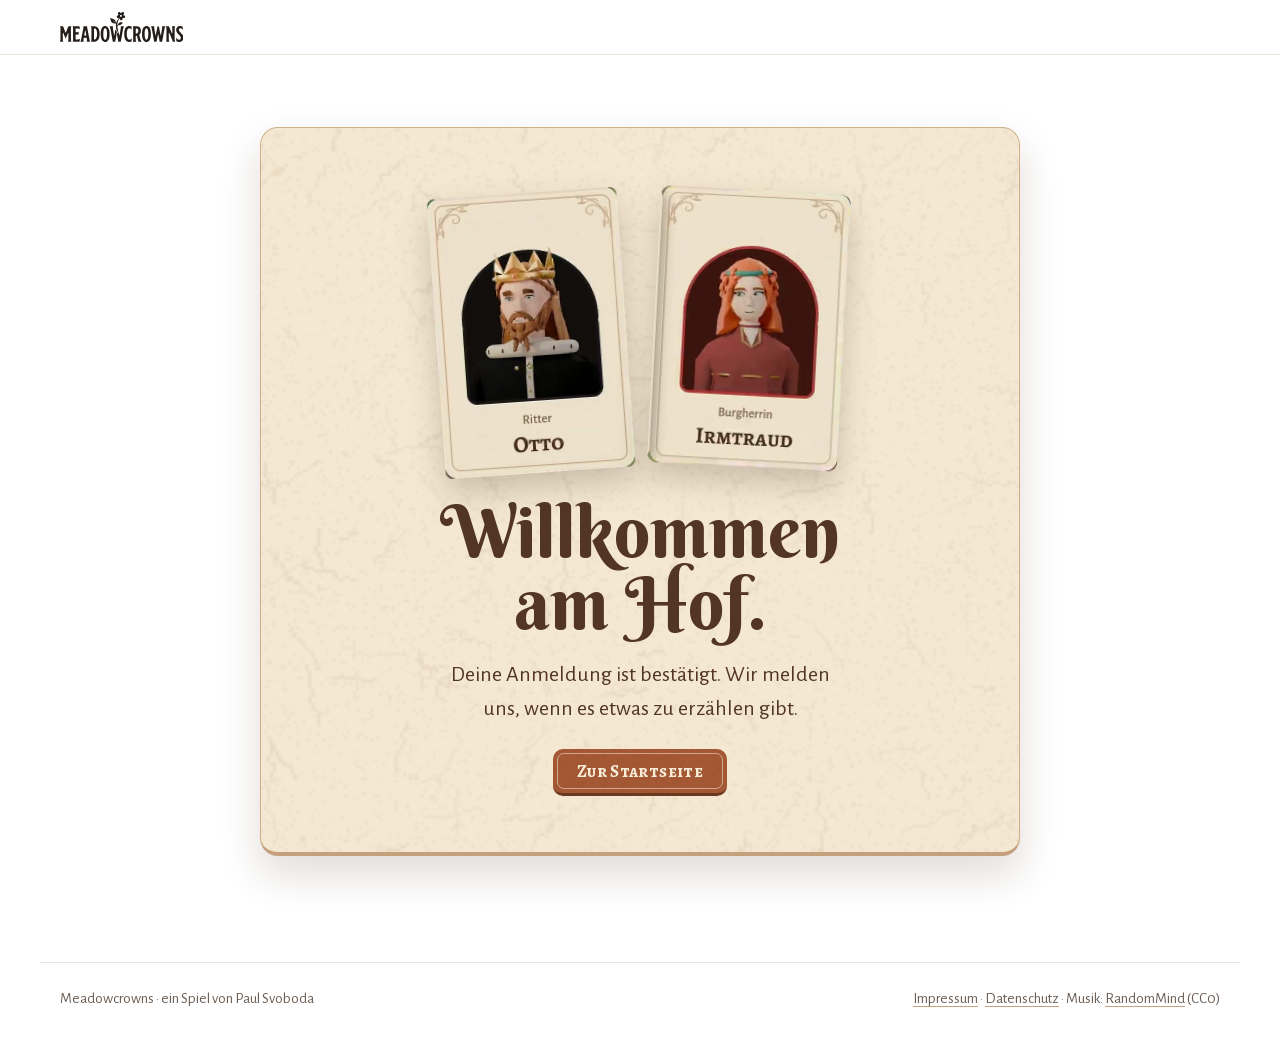
==== commit 302de9d6: "Webseite W9: neue Bilder (Burg, Krieg, Haus), eigenes Impressum und Datenschutz" ====
--- a/danke.html
+++ b/danke.html
@@ -572,6 +572,30 @@
 </head>
 <body>
 <svg width="0" height="0" style="position:absolute" aria-hidden="true"><symbol id="mc-logo" viewBox="0 0 3041 739"><path d="M2121.97 345.622C2121.07 345.75 2118.37 346.201 2115.92 346.588C2110.57 347.49 2093.96 352.964 2090.22 355.09C2074.76 363.914 2065.81 371.321 2057.63 382.206C2052.48 389.034 2044.94 402.56 2042.23 409.967C2041.14 412.801 2039.34 417.116 2038.24 419.628C2037.08 422.076 2035.08 428.452 2033.73 433.798C2032.38 439.08 2030.25 447.389 2029.03 452.155C2024.65 469.03 2021.82 500.72 2021.11 540.718C2020.46 574.727 2024.14 613.888 2030.19 636.689C2031.41 641.262 2033.15 647.96 2033.99 651.567C2034.83 655.11 2036.31 659.747 2037.15 661.873C2046.1 683.063 2050.54 691.63 2057.95 701.807C2075.86 726.347 2111.02 742.256 2138.59 738.198C2175.88 732.723 2198.23 714.882 2218.07 674.819C2220.46 670.053 2227.41 648.862 2228.51 643.13C2229.15 639.909 2230.76 632.115 2232.18 625.675C2236.82 603.968 2238.55 585.676 2239.01 552.827C2239.78 500.14 2235.46 459.562 2226.06 431.222C2209.64 381.627 2187.28 357.924 2147.09 347.425L2140.97 345.815L2132.28 345.557C2127.51 345.428 2122.88 345.428 2121.97 345.622ZM2139.62 402.624C2148 405.716 2157.53 418.727 2161.59 432.51C2162.55 435.666 2164.29 441.399 2165.51 445.199C2168.54 454.796 2172.79 483.201 2174.85 507.869C2177.3 536.532 2174.08 595.595 2168.41 626.834C2166.93 635.143 2160.49 657.3 2158.24 661.808C2153.21 672.114 2145.42 679.843 2137.88 682.226L2133.44 683.514L2128.48 683.257C2116.56 682.548 2107.74 673.402 2099.95 653.564C2094.92 640.746 2094.15 637.655 2091.06 618.976C2084.29 577.561 2082.81 527.836 2087.26 489.191C2088.29 480.173 2093.57 447.131 2094.66 442.816C2096.15 437.148 2102.52 421.432 2104.9 417.632C2113.79 403.719 2127.13 397.922 2139.62 402.624Z"/><path d="M2948.35 345.686C2939.59 346.523 2918.14 352.256 2912.15 355.283C2897.47 362.69 2887.29 371.708 2878.27 385.169L2873.25 392.576L2869.64 402.624C2863.97 418.276 2862.17 430.32 2862.94 447.324C2864.49 482.685 2883.1 516.629 2917.11 546.064C2946.03 571.184 2968.45 598.751 2972.83 614.532C2976.95 629.603 2976.95 647.381 2972.83 659.167C2966.64 677.073 2945.65 687.121 2922.78 683.128C2905.78 680.165 2888.84 666.639 2879.88 648.798C2874.02 637.268 2867.07 635.143 2864.04 644.031C2861.91 650.408 2866.03 713.98 2869.13 722.224C2871.83 729.438 2874.86 730.791 2889.09 731.306L2899.08 731.628L2909.06 733.947C2927.35 738.262 2938.17 739.1 2951.44 737.49C2987.19 732.981 3011.21 717.458 3027.45 688.409C3036.98 671.212 3041.04 651.696 3040.2 626.383C3039.75 610.796 3038.97 606.094 3034.66 592.117C3026.99 567.319 3015.53 551.153 2984.36 521.073C2941.2 479.465 2934.18 470.447 2929.22 450.287C2923.1 425.296 2932.76 405.909 2954.73 399.339L2959.43 397.858L2965.68 398.244L2971.86 398.566L2978.3 400.821C2991.18 405.201 2999.94 411.641 3007.67 422.269C3015.34 432.897 3021.07 434.958 3024.55 428.324L3025.77 426.069L3025.38 413.509C3025.13 406.618 3024.68 398.051 3024.35 394.509C3023.97 390.966 3023.13 382.077 3022.42 374.67C3021.07 359.792 3020.17 356.764 3016.56 354.188L3014.37 352.642L3002.78 352.256L2991.18 351.805L2980.88 349.164C2966.9 345.622 2958.14 344.655 2948.35 345.686Z"/><path d="M1101.92 346.588C1097.15 347.296 1078.47 352.642 1075.7 354.059C1051.16 366.619 1038.15 381.369 1024.18 412.543C1020.76 420.208 1013.74 441.012 1011.94 448.999C1010.52 454.925 1005.3 487.838 1004.34 496.598C1003.18 506.903 1003.18 577.045 1004.34 587.415C1006.4 605.772 1011.75 635.465 1014.39 643.323C1015.29 645.899 1016.9 651.245 1018.06 655.238C1019.15 659.232 1021.92 666.446 1024.18 671.276C1026.43 676.172 1028.3 680.358 1028.3 680.551C1028.3 681.518 1038.6 697.878 1042.53 703.095C1054.77 719.584 1068.88 729.309 1089.29 735.3L1099.47 738.327L1109.52 738.649L1119.57 738.906L1124.85 737.876C1131.55 736.523 1146.17 732.015 1149.65 730.276C1170.52 719.777 1185.97 703.546 1198.08 679.392C1203.88 667.798 1211.09 645.899 1213.41 632.759C1214.38 627.478 1215.99 618.783 1217.02 613.501C1220.95 593.405 1221.72 581.167 1221.72 543.939C1221.66 502.008 1220.88 492.025 1215.28 463.105L1211.8 444.748L1207.04 430.9C1196.86 401.078 1184.81 380.725 1169.42 367.328C1152.74 352.771 1122.27 343.432 1101.92 346.588ZM1122.53 403.204C1129.42 405.78 1136.83 414.153 1142.82 426.134C1144.88 430.127 1151.71 453.636 1152.8 460.528C1154.03 467.678 1155.31 479.271 1156.92 496.276L1158.08 508.513V535.243L1158.02 561.973L1156.28 582.262C1153.64 611.762 1152.42 620.393 1148.74 634.885C1144.43 651.825 1144.04 652.855 1139.53 661.808L1135.61 669.537L1130.07 675.077L1124.59 680.616L1121.05 681.84C1118.73 682.613 1115.7 683.063 1112.35 683.063H1107.14L1102.88 680.938C1099.73 679.392 1097.35 677.524 1093.8 673.724L1088.97 668.571L1084.98 660.778C1079.96 650.859 1079.38 649.12 1075.38 632.115C1068.94 604.097 1066.69 568.414 1068.17 517.209C1069.26 478.434 1070.04 471.542 1075.58 448.935L1079.12 434.442L1083.95 424.781L1088.78 415.12L1093.48 410.224C1096.06 407.519 1099.15 404.814 1100.24 404.234C1106.62 401.014 1115.57 400.563 1122.53 403.204Z"/><path d="M1685.92 347.103C1673.04 349.937 1661.83 353.608 1655.97 356.958C1652.81 358.761 1648.95 360.951 1647.4 361.788C1638.26 366.941 1625.12 379.694 1617.84 390.451C1606.63 406.875 1597.68 426.005 1593.17 443.009C1591.82 448.226 1589.95 455.247 1589.05 458.596C1580.1 492.475 1580.74 582.584 1590.27 622.84C1591.82 629.41 1593.56 637.075 1594.2 639.909C1596.2 649.313 1603.15 667.541 1608.31 676.945C1621.9 701.678 1635.68 715.783 1657.19 726.926L1666.34 731.628L1674.01 733.561C1687.27 736.845 1692.81 737.683 1701.38 737.683H1709.43L1717.8 736.008C1722.44 735.042 1731.07 733.818 1737.06 733.238C1749.88 732.079 1753.74 730.855 1757.74 726.862C1761.67 722.933 1762.38 720.163 1764.18 700.454C1765.08 690.857 1766.05 681.002 1766.43 678.555C1769.07 659.876 1768.24 654.015 1762.57 652.791C1759.54 652.147 1757.61 653.499 1747.95 663.29C1735.07 676.172 1728.62 680.68 1720.12 682.484C1692.43 688.345 1667.69 665.608 1655.26 622.84C1653.52 616.722 1647.34 583.486 1646.5 575.821C1645.34 565.001 1645.41 521.524 1646.5 508.191C1647.47 497.177 1652.23 467.549 1654.62 457.952C1656.87 448.87 1662.6 434.249 1666.4 427.808C1677.29 409.387 1691.59 400.37 1709.75 400.499C1724.5 400.563 1734.23 406.167 1745.63 421.11C1750.46 427.357 1753.94 429.934 1757.8 429.934H1760.64L1762.38 428.195L1764.11 426.456L1764.37 422.72C1764.5 420.659 1764.18 413.187 1763.6 406.102C1763.02 399.017 1762.12 386.844 1761.6 378.986C1760.31 360.243 1758.96 356.12 1753.1 353.222L1750.65 352.063L1740.02 351.676L1729.4 351.225L1721.35 348.778L1713.29 346.33L1702.35 346.137L1691.4 345.879L1685.92 347.103Z"/><path d="M28.9843 349.744C26.5368 350.001 21.8349 350.259 18.55 350.324C10.8208 350.388 6.82742 351.29 4.12222 353.544L1.93229 355.412V359.599V363.785L6.24773 372.352C9.21058 378.213 10.8208 382.335 11.3361 385.169C12.7531 393.092 12.109 656.591 10.6276 684.352C9.85467 697.684 9.14616 700.712 3.9934 711.404L0 719.777V723.448V727.055L1.54583 728.73C2.38316 729.632 4.37985 730.791 5.99009 731.306L8.95294 732.337H39.8051C73.1049 732.337 74.3287 732.208 77.4204 728.987L79.2238 727.12V723.448C79.2238 720.743 78.773 718.94 77.5492 716.556C76.583 714.753 74.9084 711.597 73.8134 709.471C72.7185 707.346 71.3659 703.546 70.7862 701.098L69.7556 696.589L69.3047 666.639C69.0471 650.15 69.0471 609.894 69.3047 577.11L69.7556 517.531L70.5929 515.148C71.9455 510.961 75.4237 509.286 78 511.476C79.4815 512.7 86.1801 526.677 88.6276 533.633C89.7226 536.789 91.4617 541.04 92.4278 542.973C93.3939 544.905 95.2618 549.542 96.6144 553.278C97.967 557.014 99.9637 561.909 101.123 564.228C102.282 566.547 104.15 570.991 105.31 574.211C106.469 577.367 108.208 581.618 109.239 583.615C110.205 585.547 112.008 590.056 113.232 593.599C114.456 597.077 116.453 602.165 117.676 604.806C118.9 607.511 120.575 611.698 121.412 614.145C122.249 616.657 124.117 621.423 125.599 624.773C127.08 628.186 129.141 633.404 130.107 636.367L131.911 641.777L134.616 644.675L137.386 647.574H139.769H142.216L143.955 645.577C144.922 644.482 146.532 641.197 147.498 638.234C148.464 635.272 150.203 630.956 151.363 628.637C152.522 626.319 154.39 621.81 155.549 618.654C156.709 615.433 158.641 610.86 159.865 608.477C161.088 606.03 162.892 601.843 163.922 599.138C164.889 596.368 167.014 591.409 168.624 588.059C170.17 584.71 171.974 580.33 172.618 578.398C173.262 576.466 174.743 572.73 175.903 570.153C177.126 567.513 179.123 562.424 180.411 558.882C181.7 555.275 183.696 550.444 184.856 548.125C186.015 545.807 187.883 541.298 189.042 538.142C191.554 531.186 196.449 521.589 198.446 519.721C200.314 517.982 202.955 517.982 204.694 519.721L206.111 521.138V609.508V697.878L205.273 702.386C204.758 705.027 203.084 709.793 201.151 713.851L197.931 720.807L198.188 724.35C198.832 732.337 199.026 732.337 238.573 732.337C273.548 732.337 275.287 732.208 278.378 728.987L280.182 727.12V724.092V721.065L276.51 713.658C272.131 704.705 270.392 699.295 269.554 691.501C269.168 687.894 268.846 629.604 268.781 537.82L268.588 390L269.49 385.169C270.714 378.471 272.388 374.155 276.253 367.843L279.538 362.368V359.341V356.314L277.927 354.575C277.026 353.608 275.287 352.32 274.063 351.805L271.809 350.774L256.028 350.517C247.333 350.388 234.193 350.581 226.722 350.903L213.196 351.483L210.297 352.771C203.019 355.992 197.351 366.684 189.429 391.932C188.076 396.183 185.886 402.302 184.534 405.523C183.181 408.743 181.635 413.058 180.991 415.184C180.411 417.245 178.737 421.754 177.32 425.103C175.903 428.452 173.584 434.507 172.167 438.565C170.814 442.558 169.011 447.196 168.174 448.87C167.336 450.48 165.726 454.731 164.567 458.274C163.407 461.817 161.346 467.291 159.929 470.512C158.512 473.668 156.322 479.207 155.098 482.685C153.875 486.228 152.2 490.414 151.427 492.025C150.59 493.699 148.915 497.757 147.562 501.171C144.793 508.385 143.569 509.802 139.962 509.802H137.321L135.26 507.419C133.843 505.744 132.169 502.008 129.657 494.859C122.7 475.149 118.385 463.427 117.419 461.495C116.839 460.4 115.229 456.084 113.812 451.833C112.395 447.582 110.462 442.236 109.496 439.917C108.466 437.599 106.147 431.351 104.279 426.069C102.476 420.723 98.8688 410.611 96.2924 403.526C90.882 388.325 89.2717 383.623 86.953 375.83C84.7631 368.487 80.8341 360.758 77.5492 357.215L75.0372 354.446L71.3014 353.415C69.3047 352.836 65.4402 352.256 62.7994 351.998C60.1586 351.741 55.3923 351.161 52.1718 350.71C44.507 349.486 34.588 349.1 28.9843 349.744Z"/><path d="M1804.11 349.679C1790.46 351.418 1787.49 358.632 1795.74 369.711C1800.83 376.538 1803.02 381.304 1803.85 387.423C1804.82 394.959 1804.24 684.609 1803.21 693.304C1802.31 701.098 1800.25 707.346 1796 715.461L1792.71 721.709L1793.03 724.157C1793.42 727.055 1795.42 729.503 1798.64 730.984L1800.89 732.015L1834.58 732.208L1868.26 732.401L1871.61 731.435C1876.12 730.147 1878.18 727.892 1878.18 724.414V721.709L1873.87 713.014C1866.52 698.071 1866.59 698.393 1865.88 639.587L1865.43 600.619L1866.2 596.883C1867.56 590.571 1872.26 586.707 1880.89 584.774L1884.3 584.001L1886.94 584.774C1893.13 586.642 1896.22 591.28 1899.12 603.002C1900.15 607.447 1901.95 613.63 1902.98 616.786C1904.08 619.878 1905.94 627.349 1907.17 633.275C1908.46 639.2 1910.32 646.93 1911.42 650.343C1912.45 653.821 1914.38 661.422 1915.6 667.283C1916.89 673.144 1918.76 680.487 1919.79 683.707C1922.17 691.372 1923.21 695.881 1925.2 707.861C1927.2 720.292 1928.16 723.126 1931.39 726.797L1934.03 729.76L1937.31 730.662C1941.95 731.886 1995.34 733.303 2000.05 732.337C2004.36 731.371 2006.36 729.309 2006.36 725.703C2006.36 722.868 2006.36 722.933 1998.05 710.051C1992.77 701.935 1987.16 689.247 1983.17 676.622C1981.62 671.663 1979.05 663.676 1977.44 658.91C1972.29 643.323 1968.16 629.732 1966.1 621.552C1965.01 617.108 1963.2 610.731 1962.17 607.382C1961.08 604.033 1959.21 596.497 1957.99 590.636C1956.83 584.774 1955.09 577.56 1954.19 574.598C1950.84 563.262 1951.74 560.17 1961.53 549.8C1970.42 540.461 1972.16 538.206 1977.37 529.769L1981.75 522.684L1985.81 510.446C1995.15 482.234 1995.47 444.233 1986.58 417.696C1978.66 394.058 1966.62 378.793 1946.14 366.361L1939.31 362.239L1928.42 358.568C1908.65 351.934 1901.43 351.161 1851.13 350.388C1830.97 350.066 1813 349.679 1811.2 349.551C1809.46 349.357 1806.24 349.422 1804.11 349.679ZM1893.9 405.458C1895.77 406.038 1900.34 408.034 1904.08 409.838L1910.77 413.123L1915.93 418.533C1923.33 426.198 1926.81 434.829 1928.68 449.901C1930.74 466.84 1927.65 491.896 1922.05 503.296C1917.79 511.927 1907.3 522.168 1897.51 527.192L1893 529.447L1885.91 530.477L1878.83 531.508L1875.03 530.864C1870.39 529.962 1868.33 528.674 1867.17 525.904L1866.27 523.714V469.674V415.699L1867.23 412.479C1868.33 408.614 1870.9 406.038 1874.7 404.75C1878.31 403.59 1889.07 403.977 1893.9 405.458Z"/><path d="M320.76 351.096C308.844 352.32 306.461 358.31 313.997 368.101C317.218 372.287 319.536 377.569 320.953 383.816L322.048 388.712V542.65V696.589L320.18 702.064C318.441 707.217 316.123 712.177 312.322 718.811L310.712 721.709L310.97 724.865L311.227 728.086L312.902 729.503C316.316 732.401 317.024 732.466 396.119 732.015L470.834 731.564L474.119 730.662C481.269 728.73 483.91 723.641 485.971 707.861C486.744 702.386 487.581 696.847 487.903 695.623C489.513 689.44 491.188 676.88 490.995 672.629L490.801 667.927L489.449 666.639C488.74 665.93 487.066 665.158 485.778 664.9L483.459 664.578L479.401 666.575C477.147 667.67 473.733 669.602 471.801 670.826C460.142 678.297 448.356 680.165 413.123 680.165H396.055L392.77 679.199C388.841 678.039 385.814 674.883 385.041 671.341C384.783 669.988 384.59 644.546 384.719 614.789L384.912 560.685L386.007 558.495C388.648 553.149 393.285 552.248 415.12 553.214C432.446 553.922 434.057 554.244 440.691 559.139C448.613 564.872 454.41 563.777 457.373 555.854L458.468 552.956L458.79 538.335C459.112 523.134 458.081 500.14 456.922 495.632C454.99 488.353 449 487.065 442.365 492.475C436.826 497.049 430.45 498.272 409.645 498.916C394.316 499.432 390.58 498.916 387.875 496.082C384.719 492.733 384.719 492.862 384.719 451.833C384.654 410.031 384.654 410.031 388.133 406.682L390.065 404.814L412.415 404.878C452.735 405.007 461.946 406.746 473.153 416.343C474.635 417.567 477.082 419.049 478.692 419.564L481.591 420.53L483.588 419.693C486.164 418.598 487.517 417.052 488.483 414.153L489.191 411.899L488.225 405.458C487.645 401.916 486.615 395.024 485.906 390.129C484.296 378.599 484.038 377.504 480.174 365.782C476.696 355.154 475.665 353.544 471.543 352.063L468.902 351.096L396.763 350.903C357.087 350.774 322.886 350.839 320.76 351.096Z"/><path d="M775.813 350.774C770.209 351.29 768.663 351.741 766.474 353.673C762.351 357.28 762.995 362.561 768.728 373.318C772.979 381.111 773.816 384.718 774.589 398.695C775.491 415.506 774.976 688.474 774.009 694.657C772.721 702.773 771.884 705.091 768.406 711.017C762.738 720.55 761.965 724.93 765.314 728.537C768.341 731.757 769.179 731.821 815.167 731.499L857.935 731.177L863.41 730.211C870.173 729.052 890.72 723.706 894.455 722.16C925.179 709.536 947.98 681.582 961.957 639.587L966.337 626.383L969.557 609.636C975.161 580.717 975.805 571.635 975.29 527.514C974.903 496.726 974.645 492.991 971.683 477.919C970.652 472.766 969.042 464.779 968.14 460.142C962.73 432.768 946.305 400.949 927.24 381.111C911.524 364.751 888.337 355.154 856.583 351.934C847.436 351.032 783.542 350.066 775.813 350.774ZM862.444 408.357C884.858 414.862 897.418 431.158 905.469 464.071C907.015 470.383 907.659 475.085 910.236 499.496L912.683 522.684L912.619 543.617V564.55L910.816 579.686C908.432 599.975 907.015 607.833 904.375 615.82C903.151 619.491 901.412 625.095 900.446 628.251C898.256 635.658 890.849 650.472 885.631 657.944C876.807 670.504 870.302 674.561 853.684 677.975L848.467 679.006L845.633 678.233C842.026 677.202 839.901 674.755 838.548 669.988L837.453 666.317L837.904 541.169L838.355 416.021L839.256 412.994C840.158 410.096 842.541 407.068 844.731 406.167C846.857 405.329 855.681 406.424 862.444 408.357Z"/><path d="M2632.42 350.968C2613.87 351.483 2611.42 352.191 2610.46 357.215C2609.81 360.822 2610.72 363.721 2613.74 367.392C2622.25 377.826 2622.57 380.66 2622.82 445.07C2623.4 578.527 2623.47 617.688 2623.02 654.079L2622.5 693.369L2621.21 699.423C2620.31 703.675 2618.9 707.539 2616.32 712.692C2611.17 722.997 2611.42 726.669 2617.61 729.76L2620.83 731.371L2650.13 731.821C2686.46 732.466 2690.26 732.079 2692.07 727.313C2693.16 724.543 2692.45 719.326 2690.52 715.848C2684.53 705.092 2684.14 703.61 2682.98 686.928C2681.31 662.002 2680.28 530.799 2681.63 517.66C2682.27 511.798 2683.56 509.93 2686.91 509.93C2689.68 509.93 2691.36 511.992 2693.61 517.982C2694.64 520.558 2696.64 525.131 2698.12 528.158C2699.6 531.186 2701.66 535.823 2702.56 538.464C2703.53 541.105 2705.2 545.034 2706.3 547.159C2707.39 549.285 2709.39 553.987 2710.74 557.658C2712.16 561.329 2714.29 566.353 2715.57 568.801C2716.8 571.313 2718.6 575.435 2719.5 577.947C2720.41 580.523 2722.27 584.839 2723.69 587.608C2725.04 590.378 2726.98 594.758 2727.88 597.27C2728.78 599.846 2730.58 604.097 2731.93 606.738C2733.29 609.379 2735.22 614.016 2736.31 617.044C2737.41 620.071 2739.28 624.773 2740.57 627.478C2741.85 630.183 2743.72 634.756 2744.75 637.59C2745.85 640.36 2747.65 644.675 2748.87 647.123C2750.1 649.506 2752.16 654.53 2753.51 658.266C2754.86 662.002 2756.47 666.124 2757.12 667.412C2759.7 672.5 2768.65 701.034 2770.32 709.343C2772.96 722.804 2775.15 727.184 2780.37 729.632L2783.14 730.984L2804.2 731.435L2825.26 731.886L2828.16 731.049C2832.09 729.954 2833.83 727.957 2834.22 724.092L2834.47 720.872L2832.22 714.238C2829.71 706.895 2827.78 698.071 2826.55 688.538C2825.52 679.843 2824.88 402.302 2825.91 391.288C2827 379.759 2828.03 376.409 2834.09 365.202C2835.38 362.755 2835.96 360.822 2835.96 358.697V355.67L2834.41 353.995C2833.57 353.093 2831.83 351.998 2830.55 351.547L2828.23 350.71H2797.63H2767.04L2763.75 351.869C2759.89 353.222 2757.89 355.09 2757.31 358.053L2756.86 360.114L2760.53 367.328C2762.53 371.321 2764.72 376.86 2765.49 379.694L2766.78 384.847L2767.36 411.899C2768.13 445.972 2767.17 521.524 2766.01 525.067C2765.04 528.094 2763.43 529.575 2761.24 529.575C2758.02 529.575 2756.02 526.677 2752.67 517.08C2751.58 514.053 2749.78 509.737 2748.68 507.612C2747.65 505.422 2745.78 500.978 2744.56 497.693C2743.34 494.472 2741.21 489.126 2739.79 485.97C2737.09 479.98 2733.22 470.641 2728.39 458.21C2726.85 454.216 2724.85 449.579 2723.95 447.775C2723.05 446.036 2720.92 441.012 2719.18 436.632C2717.44 432.188 2715.32 427.164 2714.42 425.425C2713.51 423.622 2711.84 419.564 2710.68 416.408C2709.52 413.187 2707.78 409.001 2706.75 407.004C2705.78 405.072 2703.66 399.983 2702.11 395.732C2700.5 391.546 2698.18 385.749 2696.96 382.915C2695.74 380.081 2694 375.701 2693.03 373.189C2690.78 367.199 2684.14 355.992 2681.89 354.381C2680.86 353.673 2678.47 352.642 2676.54 351.998L2673 350.903L2660.44 350.71C2653.55 350.646 2640.92 350.774 2632.42 350.968Z"/><path d="M580.395 351.74C572.666 353.029 570.541 358.117 574.469 366.039C579.3 376.023 579.3 382.013 574.212 404.75C573.181 409.451 571.442 418.469 570.412 424.91C569.317 431.286 567.32 441.527 565.903 447.711C564.486 453.894 562.683 462.654 561.974 467.291C560.364 477.017 558.689 485.519 556.886 492.54C556.177 495.309 554.567 503.554 553.343 510.832C552.119 518.11 550.058 528.158 548.834 533.053C547.611 537.949 545.872 546.322 544.905 551.668C544.004 556.949 542.136 566.096 540.719 571.957C539.302 577.818 537.434 587.93 536.532 594.5C535.566 601.07 533.698 611.762 532.346 618.332C530.929 624.901 529.061 635.014 528.159 640.875C527.257 646.736 525.389 656.14 523.972 661.808C522.62 667.476 520.816 675.463 520.108 679.521C517.853 691.823 514.504 701.162 507.934 713.336C506.195 716.492 504.456 720.356 504.07 721.838L503.297 724.543L504.199 726.669C504.714 727.828 505.744 729.374 506.582 730.082L507.999 731.371L540.654 731.757L573.246 732.143L576.144 731.306C577.754 730.791 579.944 729.567 580.975 728.472L582.907 726.475V722.804C582.907 720.099 582.327 717.973 580.846 714.56C579.687 712.112 578.463 708.119 578.076 705.671L577.368 701.356L578.398 689.311C581.361 652.92 585.226 637.526 592.053 634.692L594.243 633.726L622.519 633.919L650.795 634.112L652.598 635.4C655.819 637.783 657.751 642.872 659.49 653.435C662.453 671.212 664.579 691.05 664.643 700.454L664.707 709.471L662.582 714.624L660.392 719.777L660.714 722.868C661.036 726.669 662.646 729.052 665.996 730.662L668.443 731.886L700.39 732.143C735.622 732.465 739.423 732.208 742.45 729.374C746.314 725.574 745.735 722.675 738.778 711.726C732.982 702.579 731.951 700.003 730.083 690.792C729.31 686.864 727.829 680.358 726.798 676.236C725.832 672.178 723.964 662.452 722.676 654.659C721.452 646.93 719.262 635.787 717.845 629.925C716.493 624.064 714.56 614.66 713.659 608.992C712.693 603.324 710.953 594.5 709.73 589.412C708.506 584.323 706.638 574.92 705.543 568.479C704.513 562.038 702.58 552.376 701.356 546.966C700.133 541.555 698.265 531.443 697.17 524.423C696.075 517.466 694.207 507.096 692.983 501.428C691.759 495.76 689.698 485.326 688.475 478.241C687.251 471.22 685.383 462.074 684.352 457.952C683.257 453.894 681.389 444.619 680.166 437.405C678.942 430.127 676.881 420.015 675.657 414.862C671.792 398.309 669.538 382.464 668.958 367.65L668.572 356.893L666.64 354.897C665.545 353.802 663.419 352.513 661.551 351.998L658.331 351.032L620.973 351.096C600.362 351.161 582.134 351.418 580.395 351.74ZM626.19 458.725C627.929 460.335 627.929 460.464 630.248 476.18C631.279 483.394 632.953 493.184 634.048 497.95C635.079 502.652 636.882 512.764 637.977 520.365C639.072 527.965 640.94 538.399 642.164 543.552C644.934 555.661 647.317 571.764 646.737 574.855C646.479 576.143 645.32 578.269 644.096 579.557L641.971 581.94L635.916 582.134C626.512 582.52 605.644 581.232 603.132 580.137C601.908 579.622 600.233 578.462 599.332 577.496L597.786 575.757L597.528 571.764C597.335 568.865 597.979 564.228 599.911 554.888C601.328 547.803 603.261 537.047 604.162 531.057C605.128 525.002 606.868 515.92 608.027 510.768C609.251 505.615 610.99 496.082 611.956 489.513C615.885 461.881 619.943 453.186 626.19 458.725Z"/><path d="M2248.67 351.934C2240.42 354.188 2240.23 358.117 2247.9 371.643C2252.66 380.081 2252.92 380.66 2256.91 394.186C2258.78 400.499 2260.84 409.709 2262.45 419.242C2263.87 427.551 2265.87 437.792 2266.9 442.107C2267.99 446.423 2269.86 456.342 2271.08 464.264C2272.31 472.186 2274.17 482.428 2275.21 487.13C2276.24 491.831 2278.17 502.717 2279.46 511.412C2280.74 520.107 2282.61 531.057 2283.71 535.759C2284.74 540.396 2286.61 550.702 2287.89 558.624C2289.12 566.482 2290.86 575.693 2291.69 579.042C2293.82 587.544 2294.91 593.599 2297.1 607.704C2298.14 614.403 2299.87 623.871 2300.97 628.637C2302 633.404 2303.74 643.258 2304.83 650.537C2305.93 657.815 2307.54 666.639 2308.38 670.182C2311.02 681.131 2311.85 685.769 2313.92 701.42C2316.81 723.899 2318.62 728.408 2325.44 730.727L2328.54 731.757L2350.37 731.564L2372.21 731.371L2374.78 730.082C2378.39 728.279 2380 724.672 2381.93 714.044C2382.77 709.149 2384.38 701.549 2385.41 697.04C2386.44 692.532 2388.31 682.741 2389.6 675.334C2390.82 667.863 2392.75 657.879 2393.78 653.113C2394.88 648.347 2396.62 638.814 2397.71 631.858C2398.81 624.966 2400.68 615.24 2401.83 610.281C2403.06 605.321 2404.93 595.466 2406.02 588.381C2408.34 573.438 2413.17 553.536 2414.97 551.732C2416.39 550.315 2419.1 550.186 2420.58 551.41C2422.06 552.634 2422.7 554.631 2424.18 562.295C2424.83 566.031 2426.44 573.052 2427.66 578.011C2428.89 582.907 2430.88 593.212 2432.11 600.877C2433.33 608.542 2435.2 618.589 2436.29 623.291C2437.39 627.929 2439.26 638.106 2440.48 645.835C2441.64 653.564 2443.51 663.805 2444.6 668.571C2445.63 673.338 2447.57 684.352 2448.79 693.047C2452.65 719.455 2455.87 728.343 2462.25 730.34C2465.28 731.242 2502.12 731.886 2506.82 731.049C2511.07 730.34 2513.33 728.987 2515.07 726.089C2516.55 723.448 2522.09 699.939 2524.53 685.318C2525.69 678.748 2527.56 668.765 2528.79 663.161C2530.01 657.493 2531.94 647.381 2532.97 640.618C2535.1 627.027 2536.26 621.101 2538.13 613.759C2538.77 611.054 2540.38 602.487 2541.6 594.758C2542.83 586.964 2544.89 576.144 2546.11 570.669C2547.34 565.194 2549.2 554.566 2550.3 547.159C2551.39 539.688 2553.33 528.996 2554.49 523.328C2555.71 517.66 2557.58 506.903 2558.67 499.496C2559.77 492.025 2561.63 481.461 2562.86 475.987C2564.08 470.512 2565.95 460.528 2567.05 453.765C2568.14 447.067 2570.01 437.47 2571.23 432.446C2572.46 427.422 2574.32 418.405 2575.42 412.479C2577.67 400.241 2577.93 399.082 2582.18 385.169C2584.18 378.406 2586.17 373.447 2588.24 369.711C2593.32 360.758 2593.9 356.7 2590.68 353.802C2587.79 351.161 2586.11 351.032 2553.84 351.032H2522.86L2519.9 352.063C2513.46 354.188 2512.43 357.859 2515.52 367.134L2517.58 373.253L2517.9 379.694L2518.22 386.135L2516.55 397.407C2515.58 403.59 2513.65 414.475 2512.3 421.561C2510.88 428.646 2508.88 441.077 2507.79 449.257C2506.69 457.372 2504.83 469.159 2503.6 475.343C2502.38 481.526 2500.51 493.248 2499.48 501.428C2498.38 509.544 2496.45 521.589 2495.23 528.158C2494 534.728 2492.27 545.742 2491.36 552.634C2488.92 571.442 2488.27 573.438 2484.28 573.438C2479.45 573.374 2476.55 565.774 2473.33 544.583C2472.75 540.654 2471.14 532.538 2469.79 526.548C2468.37 520.494 2466.37 510.381 2465.34 504.005C2464.25 497.628 2462.83 490.221 2462.12 487.58C2460.32 480.56 2457.81 468.322 2456.58 460.206C2456 456.277 2454.39 448.355 2453.04 442.494C2451.62 436.632 2449.76 427.229 2448.85 421.561C2447.95 415.893 2446.21 406.295 2444.99 400.305C2443.83 394.251 2442.22 384.718 2441.51 379.115C2440.54 371.772 2439.77 368.036 2438.74 365.911L2437.26 362.948L2434.04 361.338L2430.88 359.792L2419.42 359.856C2399.06 360.114 2398.68 360.436 2396.42 379.694C2395.72 385.684 2394.36 394.251 2393.46 398.695C2392.56 403.139 2390.82 412.479 2389.6 419.499C2388.31 426.52 2386.31 436.246 2385.09 441.077C2383.93 445.907 2382.06 454.989 2380.97 461.237C2379.87 467.485 2378 476.438 2376.78 481.204C2375.56 485.97 2373.62 495.052 2372.53 501.428C2371.5 507.805 2369.57 517.08 2368.34 522.04C2367.12 526.999 2365.19 536.725 2364.15 543.617C2363.06 550.509 2361.9 557.336 2361.51 558.753C2359 568.479 2356.88 572.086 2353.53 572.086C2349.53 572.15 2348.57 569.187 2345.8 547.803C2344.9 540.718 2343.16 529.125 2341.93 522.04C2340.77 514.954 2339.04 503.747 2338.07 497.113C2337.17 490.479 2335.56 480.882 2334.53 475.729C2333.5 470.576 2331.63 458.918 2330.34 449.772C2329.12 440.626 2327.18 428.968 2326.15 423.815C2322.61 406.167 2319.97 384.847 2320.55 378.084C2320.74 375.765 2321.64 370.87 2322.61 367.199C2325.12 357.602 2324.03 354.124 2317.97 352.063L2314.95 351.032L2283.39 351.096C2259.88 351.096 2250.99 351.354 2248.67 351.934Z"/><path d="M1229.71 351.934C1233.76 350.839 1294.63 350.71 1298.43 351.74C1304.74 353.479 1306.16 357.602 1303.65 367.198C1302.68 370.87 1301.78 375.765 1301.59 378.084C1301.01 384.847 1303.65 406.167 1307.19 423.815C1308.22 428.967 1310.16 440.626 1311.38 449.772C1312.67 458.918 1314.53 470.576 1315.57 475.729C1316.6 480.881 1318.21 490.478 1319.11 497.112C1320.07 503.747 1321.81 514.954 1322.97 522.039C1324.2 529.124 1325.94 540.59 1326.84 547.482C1329.86 570.797 1331.09 574.661 1335.21 573.631C1338.95 572.665 1342.23 562.875 1345.19 543.616C1346.76 533.473 1348.44 525.069 1349.59 521.379C1352.51 502.099 1358.43 465.67 1362.57 449.889C1362.92 448.555 1363.28 447.072 1363.65 445.463C1367.33 437.603 1373.91 431.894 1377.57 441.389C1382.57 454.389 1408.57 487.389 1409.57 494.389C1410.57 501.389 1400.57 495.389 1394.57 516.889C1390 533.254 1391.71 559.367 1390.73 569.04C1389.38 574.87 1388.13 581.442 1387.06 588.381C1385.97 595.466 1384.1 605.321 1382.87 610.28C1381.71 615.24 1379.85 624.966 1378.75 631.922C1377.66 638.814 1375.79 648.991 1374.56 654.466C1373.41 659.941 1371.6 669.151 1370.64 675.012C1369.67 680.873 1367.67 691.437 1366.13 698.522C1364.58 705.607 1362.91 714.173 1362.26 717.523C1361.04 724.607 1359.3 728.15 1356.14 730.018L1353.89 731.37L1331.86 731.564C1308.29 731.757 1306.1 731.564 1302.68 728.665C1298.56 725.251 1297.66 722.095 1294.95 701.42C1292.89 685.704 1292.06 681.067 1289.42 670.182C1288.58 666.639 1286.97 657.815 1285.87 650.536C1284.78 643.258 1283.04 633.403 1282.01 628.637C1280.91 623.87 1279.17 614.403 1278.14 607.704C1275.95 593.599 1274.86 587.544 1272.73 579.042C1271.9 575.693 1270.16 566.482 1268.93 558.624C1267.64 550.702 1265.78 540.397 1264.75 535.759C1263.65 531.057 1261.78 520.107 1260.5 511.412C1259.21 502.717 1257.27 491.831 1256.24 487.129C1255.21 482.427 1253.35 472.186 1252.12 464.264C1250.9 456.342 1249.03 446.423 1247.94 442.108C1246.9 437.792 1244.91 427.55 1243.49 419.241C1241.88 409.709 1239.82 400.499 1237.95 394.187C1233.96 380.661 1233.7 380.08 1228.93 371.643C1221.27 358.117 1221.46 354.188 1229.71 351.934ZM1501.58 351.676C1504.1 350.903 1565.35 350.903 1567.99 351.676C1575.07 353.673 1575.46 358.762 1569.28 369.711C1567.21 373.447 1565.22 378.406 1563.22 385.169C1558.97 399.081 1558.71 400.241 1556.46 412.479C1555.36 418.404 1553.49 427.421 1552.27 432.445C1551.05 437.469 1549.18 447.066 1548.08 453.765C1546.99 460.528 1545.12 470.512 1543.9 475.986C1542.67 481.461 1540.81 492.025 1539.71 499.496C1538.62 506.903 1536.75 517.659 1535.52 523.327C1534.37 528.995 1532.43 539.688 1531.34 547.159C1530.24 554.566 1528.38 565.193 1527.15 570.668C1525.93 576.143 1523.87 586.964 1522.64 594.758C1521.42 602.487 1519.81 611.054 1519.16 613.759C1517.3 621.101 1516.14 627.027 1514.01 640.617C1512.98 647.38 1511.05 657.492 1509.83 663.16C1508.6 668.764 1506.73 678.748 1505.57 685.318C1503.13 699.938 1497.59 723.447 1496.11 726.089C1494.37 728.987 1492.11 730.34 1487.86 731.048C1483.16 731.885 1446.32 731.242 1443.29 730.34C1436.91 728.343 1433.69 719.455 1429.83 693.047C1428.6 684.352 1426.67 673.338 1425.64 668.571C1424.55 663.805 1422.68 653.563 1421.52 645.834C1420.3 638.105 1418.43 627.929 1417.33 623.291C1416.24 618.589 1414.37 608.541 1413.15 600.876C1411.92 593.212 1410.05 583.358 1408.96 578.978C1407.8 574.598 1406.06 566.675 1405.03 561.394C1404.71 559.757 1404.38 558.171 1404.08 556.744C1403.1 546.612 1402.75 534.481 1406.07 528.889C1414.07 515.389 1429.57 499.889 1437.57 499.889C1441.44 499.889 1444.14 501.535 1446.41 504.198C1447.45 510.573 1449.36 519.968 1450.57 525.26C1451.79 530.541 1453.66 540.138 1454.69 546.579C1457.65 564.227 1460.36 572.471 1463.97 574.855C1468.22 577.624 1469.7 573.76 1472.4 552.634C1473.31 545.742 1475.04 534.728 1476.27 528.158C1477.49 521.589 1479.42 509.543 1480.52 501.428C1481.48 493.759 1483.19 482.977 1484.4 476.565L1484.88 474.119C1486.09 467.7 1487.8 456.864 1488.83 449.256C1489.92 441.076 1491.92 428.646 1493.34 421.561C1494.69 414.476 1496.62 403.59 1497.59 397.406L1499.26 386.135L1498.94 379.694C1498.68 374.928 1498.1 371.707 1496.62 367.263C1493.27 357.28 1494.37 353.866 1501.58 351.676Z"/><path d="M1549.44 0C1568.7 0.0644092 1581.19 17.4545 1576.81 38.0654C1575.59 43.8623 1570.24 54.8772 1566.51 59.5146C1557.94 70.013 1558.26 74.329 1567.79 76.9697C1584.03 81.414 1587.7 83.1528 1594.65 89.5938C1603.09 97.3228 1606.18 104.022 1606.18 114.327C1606.18 138.03 1582.48 151.813 1551.82 146.017C1545.19 144.793 1542.87 145.244 1541.64 148.206L1540.81 150.139L1541.64 156.837C1544.54 180.282 1535.2 197.93 1516.72 204.113C1509.57 206.496 1504.03 205.66 1494.3 200.829C1483.03 195.161 1476.33 184.92 1473.63 169.204C1472.4 162.183 1471.89 160.637 1470.21 159.8C1466.93 157.996 1463.39 160.444 1459.65 167.143C1458.43 169.268 1456.17 173.197 1454.56 175.838C1449.35 184.533 1445.16 192.198 1443.42 196.449C1442.45 198.704 1440.58 202.762 1439.23 205.467C1437.88 208.108 1435.88 212.809 1434.79 215.9C1433.76 218.992 1431.95 223.565 1430.86 226.142C1429.76 228.718 1427.9 234.579 1426.67 239.217C1425.45 243.854 1423.45 250.424 1422.23 253.773C1419.85 260.472 1418.17 267.557 1415.92 280.825L1414.5 289.521L1414.43 301.759V313.996L1415.59 317.088C1416.88 320.308 1418.17 321.403 1420.75 321.403C1422.81 321.403 1424.61 319.471 1430.22 311.227C1434.72 304.593 1435.43 302.789 1438.27 291.711C1441.94 277.154 1457.2 262.598 1472.79 258.733C1480 256.93 1494.3 254.482 1505.45 253.13C1511.37 252.421 1519.68 251.261 1523.93 250.553C1533.85 248.943 1538.23 249.845 1540.42 253.902C1544.86 262.147 1529.86 288.49 1512.08 303.755C1495.91 317.603 1477.11 324.946 1453.4 326.557C1442 327.33 1440.26 327.716 1430.54 330.808C1422.1 333.577 1419.85 334.865 1417.85 338.021L1416.37 340.404L1416.43 348.906L1416.56 357.473H1415.96C1416.09 372.744 1416.82 392.607 1419.07 406.389C1423.07 430.889 1439.07 431.389 1437.57 441.389C1436.07 451.389 1437.57 443.389 1429.57 445.389C1421.57 447.389 1445.57 479.389 1433.57 483.389C1426.08 485.884 1421.07 492.055 1421.07 494.389C1420.07 491.555 1417.17 484.189 1413.57 477.389C1409.07 468.889 1396.57 446.389 1389.07 429.389C1381.57 412.389 1381.07 388.389 1381.07 377.889V357.518L1380.75 357.537L1380.3 351.934C1379.98 348.327 1380.04 345.558 1380.56 344.012C1381.01 342.53 1381.01 341.628 1380.62 341.499C1380.23 341.37 1379.98 336.991 1379.98 330.421C1379.98 307.105 1377.34 295.317 1369.09 282.242C1367.67 279.988 1365.94 276.381 1365.23 274.256C1363.81 270.07 1362.33 267.944 1360.85 267.943H1359.94L1360.4 273.676L1360.85 279.344L1358.53 281.856L1356.21 284.368H1349.57C1341.91 284.368 1335.4 283.08 1324.26 279.537C1320.01 278.185 1314.21 276.317 1311.38 275.415C1289.61 268.588 1268.29 249.007 1258.5 226.915C1257.53 224.854 1255.41 220.152 1253.73 216.416C1252.06 212.68 1249.93 206.754 1249.03 203.212C1248.13 199.669 1246.33 192.713 1245.04 187.818C1242.4 177.513 1240.66 163.858 1240.98 156.129L1241.17 150.782L1242.53 148.979C1243.49 147.691 1244.52 147.111 1246.13 146.982L1248.45 146.789L1258.95 152.135C1272.93 159.22 1282.2 163.214 1293.99 167.207C1333.54 180.733 1348.87 190.459 1361.1 209.975C1363.49 213.71 1366.26 218.606 1367.29 220.925C1368.32 223.244 1370.44 227.752 1371.99 231.037C1373.47 234.257 1375.34 239.023 1376.11 241.664C1378.11 248.491 1384.36 262.404 1386.09 264.079C1389.44 267.235 1391.76 264.658 1394.4 254.739C1401.3 228.911 1414.76 202.181 1435.63 172.939C1447.22 156.708 1448.64 153.295 1444.84 150.461L1443.1 149.173L1433.89 148.979L1424.74 148.786L1420.42 147.498C1415.59 146.017 1407.22 140.22 1404.13 136.162C1394.15 123.087 1396.27 103.12 1408.96 90.7529C1415.59 84.2476 1419.72 82.2505 1430.34 80.1895C1439.3 78.5148 1440.58 77.9995 1442.07 75.874C1444.19 72.9112 1443.1 68.6604 1438.91 63.4434C1418.62 38.1305 1423.45 9.66137 1449.54 1.22363C1454.82 -0.515414 1460.87 -0.321854 1466.8 1.6748C1477.49 5.21733 1482.26 9.3395 1490.44 21.835C1496.49 31.1738 1498.04 32.5268 1501.39 32.0117C1504.87 31.432 1507.06 29.4997 1510.99 23.5098C1512.98 20.4826 1516.72 15.8449 1519.23 13.1396L1523.87 8.24414L1530.37 5.15234C1538.17 1.3522 1543.19 1.32139e-05 1549.44 0ZM1320.33 218.026C1319.62 219.765 1321.04 221.569 1332.25 233.291C1344.1 245.851 1348.61 251.197 1351.25 256.156C1353.57 260.407 1356.53 263.306 1357.5 262.34C1358.53 261.309 1357.63 255.577 1355.89 252.292C1347.26 236.061 1336.69 223.823 1327.22 219.057C1325.94 218.413 1323.94 217.639 1322.78 217.382L1320.72 216.932L1320.33 218.026ZM1508.54 72.4609C1498.43 69.6271 1490.31 71.8167 1483.68 79.0303C1472.08 91.6545 1475.3 109.238 1490.57 116.71L1494.95 118.836H1507.18L1511.37 117.29L1515.56 115.68L1519.49 111.814C1528.76 102.475 1529.21 93.5225 1520.97 82.4443C1516.65 76.5831 1513.17 73.7491 1508.54 72.4609Z"/></symbol></svg>
+<style>
+/* Your house (W5/W7 draft): an event card with its painted picture on a phone, two children's letters beside it, and
+   the ancestors' stones before the castle as a wide picture from the game's own camera below. */
+#haus .visual .iphone { width: min(280px, 58%); }
+#haus .visual .letter.l1 { left: 0; top: 6%; }
+#haus .visual .letter.l2 { right: 0; bottom: -9%; }
+@media (max-width: 640px) { #haus .visual .letter.l2 { display: none; } #haus .visual .letter { max-width: 220px; } #haus .visual .letter q { font-size: 16px; } }
+.steine, .wunder-wide { margin: 56px 0 0; display: flex; flex-direction: column; gap: 12px; }
+.steine img, .wunder-wide img { width: 100%; aspect-ratio: 16 / 9; object-fit: cover; border-radius: 24px; box-shadow: 0 30px 60px rgba(60,40,20,.16); }
+.steine figcaption, .wunder-wide figcaption { text-align: center; color: var(--ink-2); font-size: 16px; font-style: italic; }
+/* Wonders (W7 draft): the cathedral wide, then the four works in a row like the four styles above. */
+#wunder .lands { margin-top: 40px; }
+</style>
+<style>
+/* W9: Bildreihen im Hochformat (Krieg, Burg), Fakten in zwei Spalten, Burg-Liste */
+.phones { display: grid; grid-template-columns: repeat(3, minmax(0, 1fr)); gap: 22px; max-width: 920px; margin: 56px auto 0; }
+.phones figure { margin: 0; display: flex; flex-direction: column; gap: 12px; min-width: 0; }
+.phones img { width: 100%; height: auto; aspect-ratio: 603 / 1311; object-fit: cover; border-radius: 22px; box-shadow: 0 18px 40px rgba(30,30,50,.16); }
+.phones figcaption { color: var(--ink-2); font-size: 17px; }
+.phones figcaption b { display: block; font-family: var(--head); font-size: 22px; color: var(--ink); }
+.war .war-facts { grid-template-columns: repeat(2, minmax(0, 1fr)); }
+.burg-points { max-width: 760px; margin: 40px auto 0; }
+@media (max-width: 760px) { .phones { grid-template-columns: 1fr; max-width: 320px; } .war .war-facts { grid-template-columns: 1fr; } }
+</style>
 <header class="bar">
   <div class="wrap">
     <a class="logo" href="index.html" aria-label="Meadowcrowns"><svg class="mc-logo" viewBox="0 0 3041 739" role="img" aria-hidden="true"><use href="#mc-logo"/></svg></a>
@@ -590,8 +614,8 @@
 </main>
 <footer>
   <div class="wrap">
-    <span>Meadowcrowns · ein Spiel von Studio Jiminy</span>
-    <span class="legal"><a href="https://jiminy.de/impressum.html">Impressum</a> · <a href="https://jiminy.de/datenschutz.html">Datenschutz</a> · Musik: <a href="https://opengameart.org/users/randommind" rel="noopener">RandomMind</a> (CC0)</span>
+    <span>Meadowcrowns · ein Spiel von Paul Svoboda</span>
+    <span class="legal"><a href="impressum.html">Impressum</a> · <a href="datenschutz.html">Datenschutz</a> · Musik: <a href="https://opengameart.org/users/randommind" rel="noopener">RandomMind</a> (CC0)</span>
   </div>
 </footer>
 </body>
